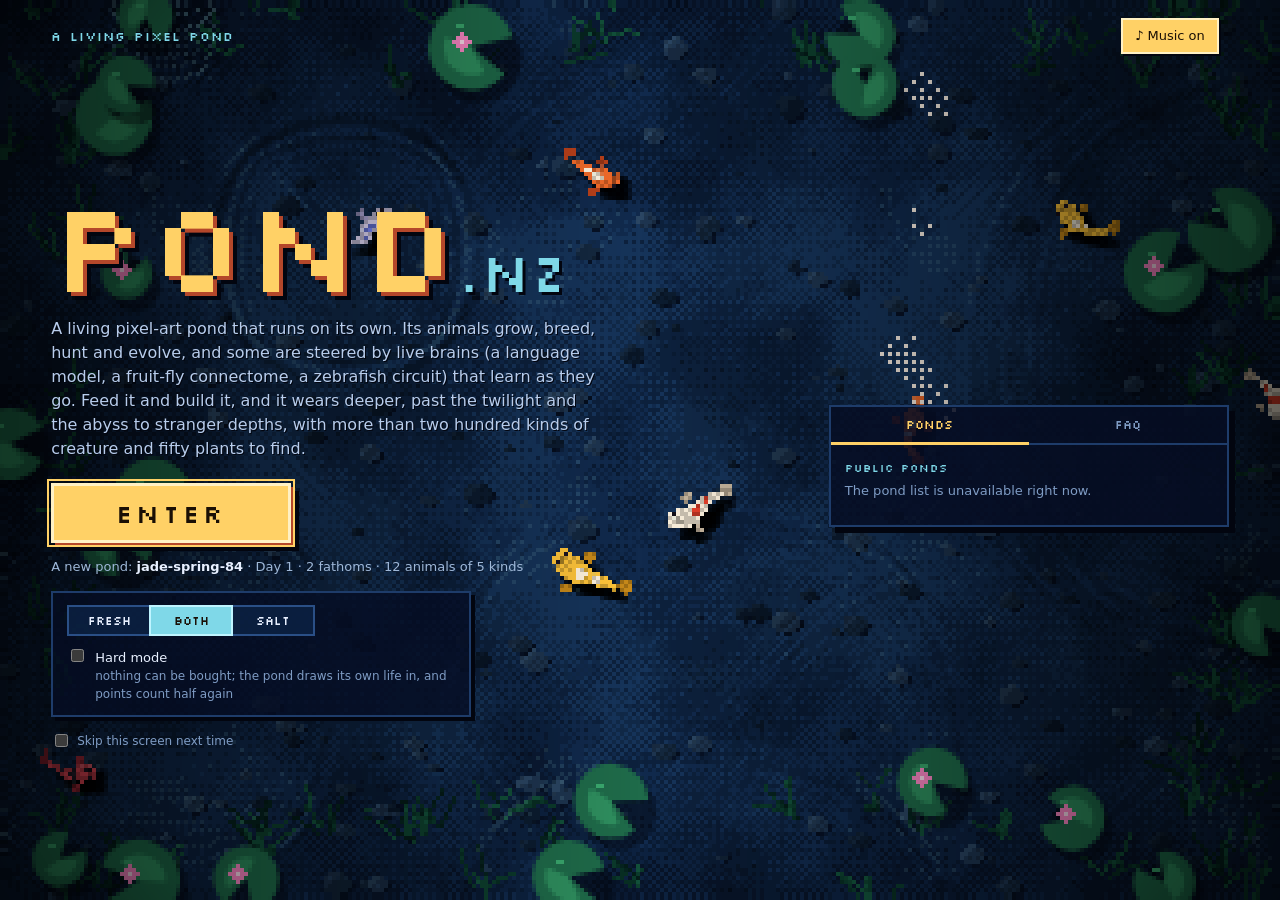
==== index.html @ 5266c95c "Open and leave through the sardistic transit Include sardistic.com's transit.js early in <head>: a l" ====
<!doctype html>
<html lang="en">
<head>
  <meta charset="utf-8">
  <script src="https://sardistic.com/wp-content/sardize/transit.js?v=2"></script>
  <meta name="viewport" content="width=device-width, initial-scale=1, viewport-fit=cover">
  <title>pond.nz · a living pixel-art aquarium</title>
  <meta name="description" content="A free virtual aquarium in your browser: a living pixel-art pond where procedural koi, frogs, octopus and new fish species hunt, breed and migrate.">
  <link rel="canonical" href="https://pond.nz/">
  <meta name="robots" content="index, follow, max-image-preview:large">
  <meta name="author" content="sardistic">
  <meta name="theme-color" content="#0e3a46">
  <meta name="color-scheme" content="dark">
  <script defer src="https://analytics.sardistic.com/script.js"
    data-website-id="7340f4ed-cbc6-41a2-a3e7-05bfcb80c258" data-domains="pond.nz,www.pond.nz"
    data-exclude-search="true" data-exclude-hash="true"></script>

  <meta property="og:type" content="website">
  <meta property="og:site_name" content="pond.nz">
  <meta property="og:title" content="pond.nz · a living pixel-art aquarium">
  <meta property="og:description" content="Procedurally animated koi, frogs, octopus and newly invented fish that grow, breed, hunt and migrate. Feed them, follow them, share your pond.">
  <meta property="og:url" content="https://pond.nz/">
  <meta property="og:image" content="https://pond.nz/og.png">
  <meta property="og:image:width" content="1200">
  <meta property="og:image:height" content="630">
  <meta property="og:image:alt" content="A top-down pixel-art pond with koi, lily pads, a turtle and schooling fish">
  <meta name="twitter:card" content="summary_large_image">
  <meta name="twitter:title" content="pond.nz · a living pixel-art aquarium">
  <meta name="twitter:description" content="Procedurally animated koi, frogs, octopus and newly invented fish that grow, breed, hunt and migrate.">
  <meta name="twitter:image" content="https://pond.nz/og.png">
  <meta name="twitter:image:alt" content="A top-down pixel-art pond with koi, lily pads, a turtle and schooling fish">

  <link rel="icon" href="favicon.ico" sizes="16x16 32x32 48x48">
  <link rel="icon" type="image/png" sizes="192x192" href="icon-192.png">
  <link rel="apple-touch-icon" href="apple-touch-icon.png">
  <link rel="manifest" href="manifest.webmanifest">

  <link rel="preconnect" href="https://fonts.googleapis.com">
  <link rel="preconnect" href="https://fonts.gstatic.com" crossorigin>
  <link href="https://fonts.googleapis.com/css2?family=Silkscreen&display=swap" rel="stylesheet">
  <link rel="stylesheet" href="style.css?v=63">
  <style id="entry-css">
    /* The entry screen: painted before any script loads (inline, so nothing waits on style.css). It is opaque:
       the pond stays hidden until you enter. js/entry-water.js draws the moving water on #entry-bg (in a worker). */
    #entry { position: fixed; inset: 0; z-index: 100; overflow: auto; color: #cfe2ff; background: #000;
      font: 14px/1.5 system-ui, -apple-system, 'Segoe UI', sans-serif; transition: opacity .6s ease;
      display: grid; grid-template: "top top" auto "hero panel" 1fr / minmax(0, 1fr) minmax(300px, 400px); gap: 0 32px; padding: 16px clamp(16px, 4vw, 56px) 24px; }
    #entry.gone { opacity: 0; pointer-events: none; }
    /* If no controller ever runs (blocked or broken), never leave the screen over the pond. */
    #entry:not(.live) { animation: entry-fallback .6s 45s forwards; }
    @keyframes entry-fallback { to { opacity: 0; visibility: hidden; pointer-events: none; } }
    #entry-bg { position: fixed; inset: 0; width: 100%; height: 100%; image-rendering: pixelated; z-index: 0;
      background: radial-gradient(90% 70% at 30% 40%, #0d2347 0%, #081433 55%, #000 100%); }
    #entry .veil { position: fixed; inset: 0; z-index: 0; pointer-events: none;
      background: linear-gradient(90deg, rgba(0,0,0,.6) 0%, rgba(0,0,0,0) 50%, rgba(0,0,0,.6) 100%), radial-gradient(130% 100% at 50% 50%, transparent 55%, rgba(0,0,0,.85) 100%); }
    #entry > .top, #entry > .hero, #entry > .panel { position: relative; z-index: 1; }
    #entry .top { grid-area: top; display: flex; align-items: center; justify-content: space-between; gap: 12px; min-height: 40px; flex-wrap: wrap; }
    #entry .brand { font: 400 13px 'Silkscreen', ui-monospace, monospace; color: #7fd8e8; letter-spacing: 1px; }
    #entry .account { display: flex; align-items: center; gap: 8px; font-size: 13px; color: #9fb8d8; flex-wrap: wrap; }
    #entry .account b { color: #ffe9a8; font-weight: 600; }
    #entry button { font: inherit; color: #e8f0ff; background: rgba(13,35,71,.75); border: 2px solid #2a4f86; padding: 6px 12px; cursor: pointer;
      box-shadow: 2px 2px 0 #02050f; display: inline-flex; align-items: center; gap: 6px; }
    #entry button:hover { border-color: #7fd8e8; }
    #entry button:focus-visible, #entry a:focus-visible, #entry summary:focus-visible, #entry input:focus-visible { outline: 2px solid #ffd166; outline-offset: 2px; }
    #entry .discord { background: #3b4bb8; border-color: #6f7ff0; }
    #entry .hero { grid-area: hero; align-self: center; display: grid; justify-items: start; gap: 14px; padding: 24px 0; max-width: 620px; }
    #entry h1 { margin: 0; display: flex; align-items: baseline; font: 400 clamp(56px, 11vw, 128px)/.95 'Silkscreen', ui-monospace, monospace; letter-spacing: 2px; }
    #entry h1 span:first-child { color: #ffd166; text-shadow: 4px 4px 0 #b4472a, 8px 8px 0 #02050f; }
    #entry h1 span:last-child { color: #7fd8e8; font-size: .42em; letter-spacing: 3px; text-shadow: 3px 3px 0 #02050f; }
    #entry .tag { margin: 0; max-width: 34em; font-size: 16px; color: #b8cdec; text-shadow: 1px 1px 0 #02050f; }
    #entry .enter { position: relative; overflow: hidden; min-width: 240px; min-height: 60px; justify-content: center; margin-top: 8px;
      font: 400 26px 'Silkscreen', ui-monospace, monospace; letter-spacing: 4px; color: #1a0f05; background: #ffd166; border: 3px solid #fff1c4; box-shadow: 4px 4px 0 #b4472a, 8px 8px 0 #02050f; }
    #entry .enter:hover:not(:disabled) { background: #ffe08a; border-color: #fff; }
    #entry .enter:disabled { cursor: progress; color: #b8cdec; background: #0d2347; border-color: #2a4f86; box-shadow: 4px 4px 0 #02050f; font-size: 15px; letter-spacing: 2px; }
    #entry .enter i { position: absolute; inset: 0; background: linear-gradient(90deg, #1b4f7d, #2a7097); transform-origin: 0 50%; transform: scaleX(.04); transition: transform .35s ease; }
    #entry .enter:not(:disabled) i { display: none; }
    #entry .enter span { position: relative; }
    #entry .status { min-height: 1.5em; font-size: 13px; color: #7f9cc4; }
    #entry.ready .status { display: none; }
    #entry .pondline { font-size: 13px; color: #9fb8d8; }
    #entry .pondline b { color: #e8f0ff; font-weight: 600; }
    #entry .another { padding: 2px 0; border: 0; background: none; box-shadow: none; color: #7fd8e8; text-decoration: underline; font-size: 13px; }
    #entry .choose { display: grid; gap: 10px; justify-items: inherit; padding: 12px 14px; background: rgba(6,14,36,.78); border: 2px solid #1e3c6a; box-shadow: 4px 4px 0 #02050f; max-width: 420px; }
    #entry .choose[hidden] { display: none; }
    #entry .waters { display: flex; }
    #entry .waters button { min-width: 84px; justify-content: center; box-shadow: none; font: 400 12px 'Silkscreen', ui-monospace, monospace; }
    #entry .waters button + button { margin-left: -2px; }
    #entry .waters button[aria-pressed="true"] { color: #1a0f05; background: #7fd8e8; border-color: #bff4ff; position: relative; }
    #entry .hard { display: grid; grid-template-columns: auto 1fr; gap: 0 8px; align-items: baseline; text-align: left; color: #e8f0ff; font-size: 13px; }
    #entry .hard span { grid-column: 2; color: #7f9cc4; font-size: 12px; }
    #entry .create { justify-self: inherit; color: #1a0f05; background: #7fd8e8; border-color: #bff4ff; font: 400 13px 'Silkscreen', ui-monospace, monospace; }
    #entry .topright { display: flex; align-items: center; gap: 10px; flex-wrap: wrap; justify-content: flex-end; }
    #entry .sound { font-size: 13px; }
    #entry .sound[aria-pressed="true"] { color: #1a0f05; background: #ffd166; border-color: #fff1c4; }
    #entry .brains-open { margin-top: 6px; color: #1a0f05; background: #c0a8ff; border-color: #e0d4ff; font-size: 13px; }
    #entry details b { color: #e8f0ff; }
    #entry .brains { position: fixed; inset: 0; z-index: 3; display: grid; place-items: center; padding: 16px; background: rgba(2,4,12,.78); }
    #entry .brains[hidden] { display: none; }
    #entry .brains-card { width: min(900px, 100%); max-height: calc(100vh - 32px); overflow: auto; padding: 16px 18px 18px; background: #060e24; border: 2px solid #2a4f86; box-shadow: 6px 6px 0 #02050f; }
    #entry .brains-card header { display: flex; justify-content: space-between; align-items: center; gap: 12px; }
    #entry .brains-card h2 { margin: 0; font-size: 14px; color: #ffd166; }
    #entry .brains-loop { display: block; width: 100%; height: auto; margin: 12px 0; }
    #entry .brains-grid { display: grid; grid-template-columns: repeat(auto-fit, minmax(240px, 1fr)); gap: 12px; }
    #entry .brains-grid section { padding: 10px 12px; background: rgba(13,35,71,.55); border: 1px solid #1e3c6a; }
    #entry .brains-grid h3 { margin: 0 0 4px; font: 400 12px 'Silkscreen', ui-monospace, monospace; color: #7fd8e8; }
    #entry .brains-grid p { margin: 0; font-size: 13px; line-height: 1.5; color: #b8cdec; }
    #entry .skip { font-size: 12px; color: #7f9cc4; display: inline-flex; gap: 6px; align-items: center; }
    #entry .panel { grid-area: panel; align-self: center; display: grid; grid-template-rows: auto minmax(0, 1fr); max-height: min(560px, calc(100vh - 100px));
      background: rgba(6,14,36,.85); border: 2px solid #1e3c6a; box-shadow: 6px 6px 0 #02050f; }
    #entry .tabs { display: flex; border-bottom: 2px solid #1e3c6a; }
    #entry .tabs button { flex: 1; justify-content: center; border: 0; box-shadow: none; background: transparent; padding: 10px 6px; color: #7f9cc4;
      font: 400 12px 'Silkscreen', ui-monospace, monospace; border-bottom: 3px solid transparent; margin-bottom: -2px; }
    #entry .tabs button[aria-selected="true"] { color: #ffd166; border-bottom-color: #ffd166; }
    #entry [role="tabpanel"] { overflow: auto; padding: 12px 14px; }
    #entry h2 { margin: 4px 0 6px; font: 400 11px 'Silkscreen', ui-monospace, monospace; color: #7fd8e8; letter-spacing: 1px; }
    #entry .list { list-style: none; margin: 0 0 12px; padding: 0; display: grid; gap: 2px; }
    #entry .list a { display: grid; grid-template-columns: auto minmax(0, 1fr) auto; gap: 0 10px; align-items: baseline; padding: 6px 8px; color: inherit; text-decoration: none; border: 1px solid transparent; }
    #entry .list a:hover { background: rgba(27,79,125,.35); border-color: #2a4f86; }
    #entry .list .rk { font: 400 12px 'Silkscreen', ui-monospace, monospace; color: #7f9cc4; min-width: 2ch; text-align: right; }
    #entry .ranked li:nth-child(1) .rk { color: #ffd166; } #entry .ranked li:nth-child(2) .rk { color: #dfe8f5; } #entry .ranked li:nth-child(3) .rk { color: #e0a070; }
    #entry .list .nm { overflow: hidden; text-overflow: ellipsis; white-space: nowrap; color: #e8f0ff; }
    #entry .list .sc { font-variant-numeric: tabular-nums; color: #ffe9a8; white-space: nowrap; }
    #entry .list .meta { grid-column: 2 / -1; font-size: 12px; color: #7f9cc4; overflow: hidden; text-overflow: ellipsis; white-space: nowrap; }
    #entry .empty { color: #7f9cc4; font-size: 13px; margin: 4px 0 12px; }
    #entry .sorts { display: flex; gap: 4px; margin: 0 0 8px; }
    #entry .sorts button { padding: 3px 8px; font: 400 10px 'Silkscreen', ui-monospace, monospace; color: #7f9cc4; box-shadow: none; }
    #entry .sorts button[aria-pressed="true"] { color: #1a0f05; background: #7fd8e8; border-color: #bff4ff; }
    #entry .list li { position: relative; overflow: hidden; }
    #entry .list .row-bg { position: absolute; inset: 0; width: 100%; height: 100%; image-rendering: pixelated; z-index: 0; pointer-events: none; }
    #entry .list a { position: relative; z-index: 1; background: linear-gradient(90deg, rgba(4,10,24,.62) 0%, rgba(4,10,24,.12) 60%, rgba(4,10,24,.42) 100%); text-shadow: 1px 1px 0 #02050f, 0 0 4px #02050f; }
    #entry .list a:hover { background: linear-gradient(90deg, rgba(27,79,125,.7) 0%, rgba(27,79,125,.25) 55%, rgba(27,79,125,.5) 100%); }
    #entry details { border-bottom: 1px solid #1e3c6a; padding: 8px 0; }
    #entry summary { cursor: pointer; color: #e8f0ff; list-style: none; }
    #entry summary::-webkit-details-marker { display: none; }
    #entry summary::before { content: '+ '; color: #ffd166; font-family: 'Silkscreen', ui-monospace, monospace; }
    #entry details[open] summary::before { content: '- '; }
    #entry details p { margin: 6px 0 2px; color: #b8cdec; font-size: 13px; }
    @media (max-width: 820px) {
      #entry { grid-template: "top" auto "hero" auto "panel" auto / minmax(0, 1fr); gap: 0; }
      #entry .hero { justify-items: center; text-align: center; padding: 20px 0 28px; }
      #entry .panel { max-height: none; }
      #entry .veil { background: radial-gradient(130% 100% at 50% 35%, rgba(5,10,26,.25) 30%, rgba(2,4,12,.8) 100%); }
    }
    @media (prefers-reduced-motion: reduce) { #entry, #entry * { transition: none !important; } }
  </style>

  <script type="application/ld+json">
  {
    "@context": "https://schema.org",
    "@type": "WebApplication",
    "name": "pond.nz",
    "alternateName": "Procedural Pond",
    "url": "https://pond.nz/",
    "description": "A living pixel-art pond of procedurally animated animals. Koi, frogs, octopus, ducks and procedurally invented fish species grow, breed, hunt and migrate in a self-running ecosystem with a day/night cycle and weather.",
    "applicationCategory": "EntertainmentApplication",
    "genre": "Simulation",
    "operatingSystem": "Any (runs in a web browser)",
    "browserRequirements": "Requires JavaScript and HTML5 canvas",
    "isAccessibleForFree": true,
    "offers": { "@type": "Offer", "price": "0", "priceCurrency": "USD" },
    "image": "https://pond.nz/og.png",
    "screenshot": "https://pond.nz/og.png",
    "inLanguage": "en",
    "author": { "@type": "Person", "name": "sardistic", "url": "https://sardistic.com/" },
    "sameAs": ["https://github.com/sardistic/Procedural-Pond"]
  }
  </script>
  <script type="application/ld+json">
  {
    "@context": "https://schema.org",
    "@type": "WebSite",
    "name": "pond.nz",
    "alternateName": "Procedural Pond",
    "url": "https://pond.nz/",
    "inLanguage": "en"
  }
  </script>
</head>
<body>
  <div id="entry" role="dialog" aria-modal="true" aria-labelledby="entry-title" aria-describedby="entry-tag">
    <canvas id="entry-bg" aria-hidden="true"></canvas>
    <div class="veil" aria-hidden="true"></div>
    <header class="top">
      <span class="brand">a living pixel pond</span>
      <div class="topright">
        <button type="button" id="entry-sound" class="sound" aria-pressed="false" title="Play the pond's music quietly while you're here">♪ Music off</button>
        <div id="entry-account" class="account"></div>
      </div>
    </header>
    <div class="hero">
      <h1 id="entry-title" aria-label="pond.nz"><span>pond</span><span>.nz</span></h1>
      <p id="entry-tag" class="tag">A living pixel-art pond that runs on its own. Its animals grow, breed, hunt and evolve, and some are steered by live brains (a language model, a fruit-fly connectome, a zebrafish circuit) that learn as they go. Feed it and build it, and it wears deeper, past the twilight and the abyss to stranger depths, with more than two hundred kinds of creature and fifty plants to find.</p>
      <button id="entry-enter" class="enter" type="button" disabled><i id="entry-bar"></i><span id="entry-label">Loading</span></button>
      <div id="entry-status" class="status" role="status" aria-live="polite">Drawing water…</div>
      <div id="entry-pond" class="pondline"></div>
      <button id="entry-another" class="another" type="button" aria-expanded="false" aria-controls="entry-choose" hidden>or start a new pond</button>
      <div id="entry-choose" class="choose" hidden>
        <div class="waters" role="group" aria-label="Water">
          <button type="button" data-water="fresh" aria-pressed="false" title="Fresh water: koi, frogs, ducks, lily pads">Fresh</button>
          <button type="button" data-water="mixed" aria-pressed="false" title="Fresh and salt water together: everything">Both</button>
          <button type="button" data-water="salt" aria-pressed="false" title="Salt water: reef fish, corals, starfish, octopus">Salt</button>
        </div>
        <label class="hard"><input id="entry-hard" type="checkbox"> Hard mode <span>nothing can be bought; the pond draws its own life in, and points count half again</span></label>
        <button id="entry-create" class="create" type="button" hidden>Create new pond</button>
      </div>
      <label class="skip"><input id="entry-skip" type="checkbox"> Skip this screen next time</label>
    </div>
    <section class="panel" aria-label="Ponds and questions">
      <div class="tabs" role="tablist">
        <button type="button" role="tab" id="et-ponds" aria-selected="true" aria-controls="ep-ponds">Ponds</button>
        <button type="button" role="tab" id="et-faq" aria-selected="false" aria-controls="ep-faq" tabindex="-1">FAQ</button>
      </div>
      <div id="ep-ponds" role="tabpanel" aria-labelledby="et-ponds"><p class="empty">Looking for ponds…</p></div>
      <div id="ep-faq" role="tabpanel" aria-labelledby="et-faq" hidden>
        <details><summary>What is this?</summary><p>A pixel-art pond that runs in your browser. Every animal has its own genes, life and temper: they grow, hunt, breed, fight and change on their own.</p></details>
        <details><summary>How do I play?</summary><p>Feed what arrives, plant and build, and spend the essence and pearls your pond earns on its animals and its world. Click any animal to see its life, genes and family. The pond deepens as it lives, and deeper water brings stranger things.</p></details>
        <details><summary>Do I need an account?</summary><p>No. Your pond saves in this browser and gets its own link. Signing in with Discord keeps your ponds in an account, so you can carry on from any browser.</p></details>
        <details><summary>Can other people see my pond?</summary><p>Anyone with its link can look around, but only you can change it. Once it has 50 points it is listed on the leaderboard, unless you untick "Show my pond on the leaderboard" in its score panel.</p></details>
        <details><summary>How do high scores work?</summary><p>Ponds earn points as things happen in them: rare animals, new generations, animals growing well. High scores ranks listed ponds by points; the in-game leaderboard ranks them by depth first.</p></details>
        <details><summary>What are awakened minds?</summary>
          <p>Any animal can be awakened, up to five per pond. A brain then steers it instead of its instincts. Several times a second the game turns what the animal senses into numbers: food and prey around it, danger, its own kind, its hunger, its rival, and what it has learned about each species. It sends those to the brain it was given, and the game carries out the answer. The animal swims, hunts, flees or fights by the pond's own rules, so a brain can only choose among real options.</p>
          <p><b>Jev</b> is a language model. Every half minute or so it reads a short description of the encounter, with each option and its learned worth and risk, and picks a goal. <b>Fly Brain</b> runs the whole FlyWire fruit-fly connectome (about 139,000 neurons and 54 million synapses) as a spiking network. The senses become signals into its taste, smell and touch neurons, and the firing of its descending neurons (walk, turn, feed, escape) becomes the movement. <b>Fish Brain</b> runs a measured circuit from a larval zebrafish hindbrain with modelled dynamics. Prey and danger in sixteen directions drive its turning and forward populations about five times a second; it is not a whole fish brain. <b>Jev + Fish</b> lets Jev choose the goal and Fish Brain do the steering.</p>
          <p>On top of each brain sits a learning layer. Food, kills, won and lost fights, and close calls reward or punish whatever it was paying attention to, and that slowly changes how strongly it senses each thing. It also remembers which species were worth chasing and which hurt. Traits and the eldritch mark give it a drive to pick fights. The networks themselves aren't retrained: what changes is how the animal weighs the world.</p>
          <button type="button" id="entry-brains-open" class="brains-open">How the brains work, in a diagram</button>
        </details>
        <details><summary>Does it keep going while I'm away?</summary><p>The pond rests while it is closed and carries on when you come back. A hatchery's auto-feeder keeps working for up to 8 hours.</p></details>
      </div>
    </section>
    <div id="entry-brains" class="brains" role="dialog" aria-modal="true" aria-labelledby="entry-brains-title" hidden>
      <div class="brains-card">
        <header><h2 id="entry-brains-title">How an awakened mind works</h2><button type="button" id="entry-brains-close" aria-label="Close">×</button></header>
        <svg class="brains-loop" viewBox="0 0 640 230" role="img" aria-label="The loop: the pond's senses go to a brain, its answer becomes a choice or a movement, the game carries it out, and what happens feeds the learning layer, which reweighs the senses.">
          <defs><marker id="bh" viewBox="0 0 10 10" refX="9" refY="5" markerWidth="7" markerHeight="7" orient="auto"><path d="M0 0 L10 5 L0 10 z" fill="#7fd8e8"/></marker></defs>
          <g font-family="system-ui, sans-serif" font-size="12" fill="#e8f0ff" text-anchor="middle">
            <rect x="8" y="20" width="132" height="76" fill="#0d2347" stroke="#2a4f86" stroke-width="2"/><text x="74" y="44" fill="#7fd8e8" font-weight="700">Senses</text><text x="74" y="62">food, prey, danger</text><text x="74" y="78">kin, rival, hunger</text>
            <rect x="196" y="8" width="160" height="100" fill="#1a1040" stroke="#8a6aff" stroke-width="2"/><text x="276" y="30" fill="#c0a8ff" font-weight="700">The brain</text><text x="276" y="50">Jev: picks a goal</text><text x="276" y="68">Fly: spiking connectome</text><text x="276" y="86">Fish: hindbrain circuit</text>
            <rect x="412" y="20" width="132" height="76" fill="#0d2347" stroke="#2a4f86" stroke-width="2"/><text x="478" y="44" fill="#7fd8e8" font-weight="700">The answer</text><text x="478" y="62">a goal, or turn</text><text x="478" y="78">and thrust</text>
            <rect x="412" y="140" width="132" height="76" fill="#0d2347" stroke="#2a4f86" stroke-width="2"/><text x="478" y="164" fill="#7fd8e8" font-weight="700">The pond acts</text><text x="478" y="182">swim, hunt, flee,</text><text x="478" y="198">fight, eat, by its rules</text>
            <rect x="196" y="140" width="160" height="76" fill="#2a1a08" stroke="#ffd166" stroke-width="2"/><text x="276" y="164" fill="#ffd166" font-weight="700">Learning layer</text><text x="276" y="182">rewards and lessons</text><text x="276" y="198">reweigh the senses</text>
            <rect x="8" y="140" width="132" height="76" fill="#0d2347" stroke="#2a4f86" stroke-width="2"/><text x="74" y="164" fill="#7fd8e8" font-weight="700">What happened</text><text x="74" y="182">fed, kill, won, lost,</text><text x="74" y="198">a close call</text>
          </g>
          <g stroke="#7fd8e8" stroke-width="2" fill="none" marker-end="url(#bh)">
            <path d="M140 58 H192"/><path d="M356 58 H408"/><path d="M478 96 V136"/><path d="M412 178 H360"/><path d="M196 178 H144"/><path d="M74 140 V100" stroke="#ffd166"/>
          </g>
        </svg>
        <div class="brains-grid">
          <section><h3>Jev</h3><p>A language model. About every 30 seconds per animal it reads the encounter: the animal, its hunger, what's near and how big, and for each species what it has learned it's worth, what it costs and how often it has tried. It picks one of the options the pond allows: forage, hunt, stalk, hunt as a pack, fight, shelter, flee, explore, rest. The server checks the choice against that list before the animal acts on it.</p></section>
          <section><h3>Fly Brain</h3><p>The FlyWire adult fruit-fly connectome, every mapped neuron (about 139,000) and their 54 million synapses, run as a leaky integrate-and-fire network on a compiled spike engine. The animal's senses set the firing of its sensory neurons: sugar for food, bitter, odour, touch and danger. After 50 ms of simulated time, the firing rates of its descending neurons (forward, turning left and right, feeding, escape, reverse, grooming) become the move. About every two seconds per animal.</p></section>
          <section><h3>Fish Brain</h3><p>Fish1: a circuit measured from a larval zebrafish hindbrain, with modelled neuron dynamics. Prey, danger and kin in sixteen directions around the animal feed its input layer; populations called Class I and II pass that on to turning and forward-swimming outputs, with startle and feeding reflexes. Left turn, right turn and thrust come back about five times a second. It is one circuit, not a whole fish brain.</p></section>
          <section><h3>The learning layer</h3><p>Every brain gets six sensed channels through gains that start at 1. For four seconds after each sense, a trace remembers what the animal was approaching. A meal (+0.25), a kill (+0.6), a won fight (+0.4), a lost one (−0.5) or a close call with danger (−0.2) strengthens or weakens those gains, within ×0.5 to ×2. Alongside, it keeps a worth and risk for each kind of prey (bigger prey feeds more but may fight back) and a feeling about each species, and climbs from forager to pack hunter as it gains experience. All of this is saved with the pond.</p></section>
        </div>
      </div>
    </div>
  </div>
  <script src="js/platform.js?v=2"></script>
  <script src="js/entry-water.js?v=1"></script>
  <script src="js/entry.js?v=10"></script>
  <canvas id="pond" aria-label="A living pixel-art pond of procedurally animated animals"></canvas>
  <div class="vignette" aria-hidden="true"></div>
  <noscript>
    <p class="noscript">pond.nz is a living pixel-art aquarium that runs in your browser. Please enable JavaScript to watch it.</p>
  </noscript>

  <aside id="hud">
    <header>
      <h1>pond.nz</h1>
      <button type="button" id="collapse" class="icon" aria-label="Close menu" title="Close menu (H)">×</button>
    </header>
    <p class="hint" id="hint">click to look · drag animals · scroll to zoom</p>
    <p class="seed">pond <b id="seed-name"></b> · <span id="save-status">saving…</span></p>
    <div class="seg" role="group" aria-label="Habitat">
      <button type="button" data-hab="fresh" title="Freshwater: koi, frogs, ducks, lily pads">Fresh</button>
      <button type="button" data-hab="mixed" title="Everything together">Both</button>
      <button type="button" data-hab="salt" title="Saltwater: reef fish, corals, starfish, octopus">Salt</button>
    </div>
    <label class="check hard-check" title="Hard mode&#10;For this pond: animals can't be bought or summoned, only drawn in by the habitat you build and plant (and lures). Fewer come and fewer breed, it starts with fewer, and time runs slower. Points count half again. New ponds start the way you leave this."><input type="checkbox" id="opt-hard"> Hard mode: no spawning</label>

    <details id="ponds">
      <summary>Your ponds</summary>
      <div id="account" class="account" hidden></div>
      <p class="note ponds-help">Saved here, and at its own link <button type="button" class="help-q" title="Your pond saves itself&#10;It saves itself in this browser and is here when you come back. The address bar holds its address, its name: bookmark it or share it, and it opens this pond as it grows. Friends who open it get their own copy. Sign in with Discord to keep your ponds in your account and carry on from any browser." aria-label="How saving works">?</button></p>
      <ol class="pond-list" id="pond-list"></ol>
      <label class="check" title="Look only\nWhoever opens this pond's link can watch it, but can't take a copy to grow as their own. Your pond stays the only one."><input type="checkbox" id="pond-lock"> Visitors can only look (no copies)</label>
      <label class="check" title="Visitors may plant&#10;Visitors to your pond can plant in it (its own plants, for its water). What they plant grows in your pond the next time it's open, and the journal says who planted it."><input type="checkbox" id="pond-visit-plant"> Visitors may plant here</label>
      <label class="check" title="Visitors may give minds&#10;Visitors can choose a brain for one of your animals (Jev, Fly Brain, Fish Brain or both) from its card. It wakes with that mind the next time your pond is open, up to five minds as always."><input type="checkbox" id="pond-visit-minds"> Visitors may give animals minds</label>
      <div class="grid2">
        <button type="button" id="reset" title="Start a brand new pond; this one stays saved">New pond</button>
        <button type="button" id="copy-link" title="Copy a link that opens this pond just as it is now">Copy link</button>
      </div>
    </details>


    <details>
      <summary>Scene</summary>
      <div class="fields">
        <label>Floor <select id="opt-floor"></select></label>
        <label>Water <select id="opt-water"></select></label>
        <label>World <select id="opt-world"></select></label>
        <label>Performance <select id="opt-performance" aria-describedby="performance-readout"><option value="quality">Your settings</option><option value="60fps">60 FPS target</option></select></label>
        <label>Text <select id="opt-font" title="Try the readable beta font, or switch back to the pixel font"><option value="readable">Readable (beta)</option><option value="pixel">Pixel (classic)</option></select></label>
        <label title="Music level&#10;How loud the music is when it's on (the Music button, or N)">Music <input type="range" id="opt-music" min="0" max="100" step="5"><output></output></label>
      </div>
      <p class="note" id="performance-readout" hidden title="Targets 60 FPS using GPU Classic water, softer light pools, fewer background details and no volumetrics or close-up detail. The ecosystem keeps its normal speed. Actual FPS depends on your device and pond. Switching back restores your visual settings."><span id="performance-fps">60 FPS target · measuring…</span><br>Classic water · lighter lighting and detail</p>
      <div class="grid3">
        <button type="button" data-toggle="caustics">Caustics</button>
        <button type="button" data-toggle="shadows">Shadows</button>
        <button type="button" data-toggle="outlines">Outlines</button>
        <button type="button" data-toggle="life" title="Hunger, growth, breeding, predators and migration">Life</button>
        <button type="button" data-toggle="weather" title="Rain showers and wind gusts">Weather</button>
        <button type="button" data-toggle="fine" title="Close-up detail&#10;A finer pixel layer from 12×, finer again from 20×: sand, light, scales, fins and plants. Turn it off for the original pixels.">Detail</button>
        <button type="button" id="opt-renderer" title="Renderer&#10;CPU: the processor composes the pond. GPU: the graphics card composes Classic and Seascape water. 3D water, bones and close-up detail use the CPU.">Renderer: CPU</button>
        <button type="button" id="opt-volumetrics" title="Volumetrics&#10;The mist and haze over the pond as a real volume, raymarched on the graphics card: mist lying on the water (thickest at dawn and in fog) and billowing up where waves break round beaches and islands, lit and shadowed by the sun through itself, glowing round the pond's lights">Volumetrics: Off</button>
        <button type="button" id="opt-waves" title="Waves&#10;Classic: the original pixel water. 3D: a moving water mesh that responds to wind, rain, surf and depth. Seascape: the sea surface raymarched on the GPU and pixelated (after Seascape by Alexander Alekseev, CC BY-NC-SA 3.0).">Waves: Classic</button>
        <button type="button" data-toggle="bars" title="Health bars&#10;Health (green to red) and fullness (amber) over every animal; a pip for each tenth it has grown on feeding.">Health bars</button>
        <button type="button" data-toggle="neighbours" title="Neighbours&#10;The ponds either side of yours along the beach, drawn past each end of it (and you can drag on into them). They appear by themselves once the pond is deep enough (past the tide pools); turning this on or off yourself holds from then on. Off: just your pond; the arrows by its name still walk you over.">Neighbours</button>
      </div>
    </details>

    <details class="about">
      <summary>About</summary>
      <h2>A living pixel-art pond</h2>
      <p>Watch a self-running pond, feed its animals, and shape the habitat around them.</p>
      <ul>
        <li>Life grows, hunts, breeds, and passes genes through generations.</li>
        <li>Build reefs and islands, then watch tides, weather, and time reshape them.</li>
        <li>Explore the deep to find new species and earn pearls and essence.</li>
      </ul>
      <p>Your pond saves itself. Open the Guide for species, controls, and the deeper systems.</p>
      <p>Made by <a href="https://sardistic.com/">sardistic</a>, inspired by <a href="https://github.com/argonautcode/animal-proc-anim" target="_blank" rel="noopener">argonautcode's animation sketch</a>. <a href="https://github.com/sardistic/Procedural-Pond">Source on GitHub</a>.</p>
    </details>

    <div class="grid3 foot">
      <button type="button" id="bones" aria-pressed="false" title="Show the spine chains and leg IK (B)">Bones</button>
      <button type="button" id="pause" aria-pressed="false" title="Pause (Space)">Pause</button>
      <button type="button" id="snapshot" title="Save a PNG of the pond">Photo</button>
      <button type="button" id="tour" aria-pressed="false" title="Let the camera wander between animals (T)">Tour</button>
      <button type="button" id="sound" aria-pressed="false" title="Generative soundscape (M)">Sound</button>
      <button type="button" id="music" aria-pressed="false" title="Music (N)&#10;Off until you turn it on. Quiet phrases of two pieces, cued by what happens in the pond, with long rests between. Set its level in Scene">Music</button>
      <button type="button" id="share" title="Copy a link to this pond as it is now">Share</button>
      <button type="button" id="open-depths" title="The depths and the evolution tree">Depths</button>
      <button type="button" id="open-hatchery" title="The hatchery (build one first)">Hatchery</button>
      <button type="button" id="open-guide" class="span3" title="Everything in the game, in one place (G)">Guide</button>
    </div>
    <p class="pond-support"><a href="https://ko-fi.com/pondnz" target="_blank" rel="noopener noreferrer" data-umami-event="support-pond">Support Pond on Ko-fi ↗</a><br><span>Help keep the pond growing.</span></p>
    <p class="keys">Drag to pan · scroll to zoom · G for the guide · H for this menu</p>
  </aside>
  <div id="signin-nudge" class="signin-nudge" hidden role="dialog" aria-label="Sign in">
    <b>Keep this pond safe</b>
    <p>Sign in with Discord to keep your ponds in your account, carry on from any browser, and put your name on the leaderboard if you like.</p>
    <div class="grid2"><button type="button" id="nudge-signin" class="discord">Sign in with Discord</button><button type="button" id="nudge-later">Not now</button></div>
  </div>
  <nav id="rail" class="rail" aria-label="The menu and the animals">
    <div class="dock-bar">
      <button type="button" id="census-btn" class="census-btn" aria-expanded="false" aria-controls="census" aria-label="Animals" title="Animals (C)&#10;Species, individuals, spawning and Paragons">
        <b id="census-count">0</b><span class="animals-label">Animals</span>
      </button>
      <div id="animals" class="animals" role="group" aria-label="The animals: add more, or read about them"></div>
      <button type="button" id="hatch-btn" class="hatch-dock" hidden aria-label="Hatchery"><span class="egg" aria-hidden="true"></span></button>
    </div>
    <button type="button" id="rail-guide" class="rail-btn ask" aria-expanded="false" aria-controls="guide" aria-label="Guide" title="Guide (G)&#10;Everything in the game: every animal, plant, build, trait, event and control">?</button>
  </nav>
  <section id="census" class="pop census" hidden aria-label="Animals in the pond">
    <header class="pop-head">
      <b>Animals</b>
      <button type="button" id="census-close" class="icon" aria-label="Close animals">×</button>
    </header>
    <p class="note" id="census-summary"></p>
    <input type="search" id="animals-search" placeholder="Find a species or animal…" aria-label="Find a species or animal" autocomplete="off" spellcheck="false">
    <details class="animals-balance"><summary>Pond balance</summary><p class="note" id="census-stats"></p></details>
    <ol class="census-rows" id="census-rows"></ol>
    <button type="button" id="clear" class="wide">Clear animals</button>
  </section>
  <section id="actions" class="pop actions" hidden aria-label="All actions">
    <header class="pop-head"><b>Actions</b><button type="button" id="actions-close" class="icon" aria-label="Close actions">×</button></header>
    <p class="note">Choose an action, then click the pond. + pins it below.</p>
    <div id="tools">
      <div class="act-cat" data-cat="food"><button type="button" class="act-head" aria-expanded="true">Food <span class="caret">▾</span></button><div class="act-grid"></div></div>
      <div class="act-cat" data-cat="tools"><button type="button" class="act-head" aria-expanded="true">Tools <span class="caret">▾</span></button><div class="act-grid"></div></div>
      <div class="act-cat" data-cat="plants"><button type="button" class="act-head" aria-expanded="true">Plants &amp; rocks <span class="caret">▾</span></button><div class="act-grid"></div></div>
    </div>
    <div class="act-cat" data-cat="build"><button type="button" class="act-head" aria-expanded="true">Build <span class="caret">▾</span></button>
      <div class="act-body"><p class="note">Place a structure in the pond. Click it for details; use the Net to remove it.</p><div class="act-grid" id="builds"></div></div></div>
  </section>

  <div id="sky" class="sky">
    <button type="button" id="sky-btn" class="sky-btn" aria-expanded="false" aria-controls="sky-panel" aria-label="Time, moon and tide">
      <canvas id="sky-icon" width="16" height="16"></canvas>
    </button>
    <button type="button" id="show-hud" class="rail-btn menu" aria-pressed="false" aria-label="Menu" title="Menu (H)"><span class="menu-line"></span><span class="menu-line"></span><span class="menu-line"></span></button>
    <b id="sky-day" class="sky-day" aria-hidden="true">Day 1</b>
    <section id="sky-panel" class="pop sky-panel" hidden aria-label="Time, moon and tide">
      <div class="sky-head">
        <canvas id="sky-big" width="16" height="16" aria-hidden="true"></canvas>
        <div><b id="sky-time"></b><span id="sky-state"></span></div>
      </div>
      <div class="daybar" aria-hidden="true"><i id="daybar-mark"></i></div>
      <div class="moon-row">
        <canvas id="sky-moon" width="16" height="16" aria-hidden="true"></canvas>
        <div><b id="moon-name"></b><span id="moon-note"></span></div>
      </div>
      <div class="tide-row"><span>Tide</span><div class="tidebar"><i id="tide-fill"></i></div></div>
      <p class="note" id="tide-text"></p>
      <p class="note" id="surf-text"></p>
      <p class="note" id="water-text"></p>
      <p class="note heavens-line" id="heavens-text" hidden></p>
      <div id="sky-artifacts" class="sky-artifacts" hidden></div>
      <button type="button" id="sky-offerings" class="offerings-entry" hidden>Offerings</button>
      <div class="fields">
        <label>Light <select id="opt-light"></select></label>
        <label>Day length <input type="range" id="opt-day" min="60" max="600" step="30"><output></output></label>
        <label>Current <input type="range" id="opt-current" min="0" max="100" step="5"><output></output></label>
        <label>Speed <input type="range" id="opt-speed" min="0.25" max="3" step="0.25"><output></output></label>
      </div>
    </section>
  </div>

  <div id="score" class="score">
    <button type="button" id="nb-west" class="nb-arrow west" hidden aria-label="The pond one way along the beach">◂</button>
    <button type="button" id="score-btn" class="score-btn" aria-expanded="false" aria-controls="score-panel" title="This pond: points, pearls and the leaderboard (P)">
      <b id="bar-name" class="nm"></b><span id="bar-hard" class="hard-tag" hidden title="Hard mode: nothing bought, only lured in · points ×1.5">Hard</span>
      <span class="pts" title="Depth: the pond's deepest point, your score"><i aria-hidden="true">⚓</i><b id="score-points">0</b></span>
      <span class="prl" title="Pearls: for plants, food and structures"><i class="pearl" aria-hidden="true"></i><b id="score-pearls">0</b></span>
      <span class="ess" title="Essence: for new animals and gene boosts"><i class="essence" aria-hidden="true"></i><b id="score-essence">0</b></span>
      <span class="cor" id="bar-cor" hidden title="Corruption: yielded by the marked; buys the eldritch paths, the dark island and corrupted plants"><i class="corrupt" aria-hidden="true"></i><b id="score-corruption">0</b></span>
      <span class="rk" id="bar-rank" title="Place on the leaderboard"></span>
      <span class="caret" aria-hidden="true">▾</span>
    </button>
    <button type="button" id="nb-east" class="nb-arrow east" hidden aria-label="The pond the other way along the beach">▸</button>
    <section id="score-panel" class="pop score-panel" hidden aria-label="Score and leaderboard">
      <header class="pop-head"><b>Score</b><button type="button" id="score-close" class="icon" aria-label="Close score">×</button></header>
      <div class="sp-name">
        <b id="sp-title"></b>
        <button type="button" id="sp-rename" title="Name this pond&#10;Give it a name of your own (up to 24 letters): it shows on the bar, the leaderboard and the beach, and becomes its address (pond.nz/its-name). Hateful or obscene names, web addresses and official-sounding ones aren't allowed.">✎ Name it</button>
      </div>
      <form id="sp-rename-form" class="sp-rename" hidden>
        <input id="sp-title-in" maxlength="24" autocomplete="off" spellcheck="false" aria-label="Pond name">
        <button type="submit">Save</button><button type="button" id="sp-rename-cancel">Cancel</button>
        <p class="note" id="sp-rename-note"></p>
      </form>
      <div class="score-depth"><b id="sp-depth">0</b><span id="sp-zone"></span></div>
      <p class="note" id="sp-parts"></p>
      <div id="sp-story" class="sp-story"></div>
      <div class="score-top">
        <div><b id="sp-points">0</b><span>points</span></div>
        <div><b id="sp-pearls">0</b><span>pearls</span></div>
        <div><b id="sp-essence" class="ess">0</b><span>essence</span></div>
        <div><b id="sp-rank">–</b><span id="sp-rank-note">rank</span></div>
      </div>
      <p class="note" id="sp-mode"></p>
      <p class="note" id="sp-char"></p>
      <p class="note" id="sp-flies"></p>
      <p class="note" id="sp-coast"></p>
      <p class="note" id="sp-invest"></p>
      <button type="button" id="score-timelapse" class="timelapse-entry" title="Timelapse&#10;A picture of the whole pond is kept each pond day, in this browser: play its history back, or save it as a video to share.">▶ Timelapse of this pond</button>
      <button type="button" id="score-offerings" class="offerings-entry" hidden>Offerings</button>
      <p class="note best" id="sp-best"></p>
      <h3>Lately</h3>
      <ol class="earn-list" id="sp-recent"></ol>
      <h3>Along the beach</h3>
      <div class="nb-list" id="sp-neighbours"></div>
      <h3>Leaderboard</h3>
      <ol class="board" id="sp-board"></ol>
      <h3>Rare finds in every pond</h3>
      <ol class="finds" id="sp-finds"></ol>
      <details class="how">
        <summary>How to earn</summary>
        <ul>
          <li>Your score is your pond's depth: its deepest point, in fathoms. It deepens with time, with the tides (salt surf most), with the structures you build and the plants that grow, with evolution (new generations, rare births, discoveries, hatchery broods), and with your points, though those count less and less the more you have.</li>
          <li>Every birth: 1 point. Rare births score by tier: Uncommon 3, Rare 8, Epic 20, Legendary 50, Mythic 150.</li>
          <li>Breed the same rare again and each one is worth 25% more, up to 3×. The first of a kind in your pond adds 20.</li>
          <li>Rare animals arriving on their own: half their tier. A new wild species: 10. A generation record: 5 per generation. Coral spawning: 20. An animal that lives out its life: 1.</li>
          <li>Each dawn: a pearl per species in the pond, plus up to 5 for how comfortable they are, and coins salvaged from a sunken ship.</li>
          <li>Points are your score, and harder water pays more of them: fresh ×1, salt ×1.3, both ×1.6. They're also scaled to the pond's size, so small and big ponds compete fairly. Every point also pays a pearl, for plants, food and structures.</li>
          <li>The deep pays too: each deep-water animal and each deep structure (black smoker, crystal grotto, whale fall, drowned idol) adds essence every dawn.</li>
          <li>Essence buys new animals (the dock) and gene boosts for them. It comes back when you recycle an animal with the Net (more for rarer ones), when an animal lives out its life, and a little each dawn.</li>
          <li>A new pond starts nearly bare: a few seedlings and hardy pioneers (snails, shrimp, crabs, starfish, jellies). Plants grow, seed and eventually die back; as the pond's plant life matures, bigger animals find their way in.</li>
          <li>Grow anything: an animal's card raises its genes (essence); right-click or long-press a plant, or click a structure, for its own traits (pearls, essence, corruption). Build an island on an island to raise it a terrace higher, up to ten; from level 3 it becomes lanterns of life or the whispering stone, which grow as it rises.</li>
          <li>Corruption (the green diamond) comes from marked animals as they live and change. It buys the eldritch paths (in the depths), corrupted plants, the dark island, and eldritch traits on a marked animal's card.</li>
          <li>Popular, high-scoring ponds draw litter along the tide line: click it to clear it (a pearl or more each). Left alone it spoils the water, and a dirty, busy pond risks a blight at dawn (a bloom, or a sickness in a crowded species). Aerators make blights rarer.</li>
          <li>Structures and plants built in deep water let the pond hold more animals, draw deep life up, and in time bring deep species within reach without paying to unlock them. Anything left standing on the floor slowly scours it deeper.</li>
          <li>All ponds share one long beach: the next player's pond lies right past the end of yours. Panning stops at the end; drag again from there and you walk on over it, and once you're more than halfway you're in it (clicking the tab there asks first). You can look around but not touch anything, walk on to the one after, or back home the same way.</li>
          <li>Sinks for everything: the deepest tiers' structures (up to the Sleeper's cradle), trait trees ten levels deep, hunters (a predator's card: jaws, burst and senses for pearls, hunger, maw and tenacity for essence, contagion and devour for corruption), graded spawns (Good to Pristine), and deepening by hand.</li>
          <li>Breeding habitats (spawning gravel, amphibian pool, reef nursery, brood chamber) let their kinds breed and lay more; what stands around one shapes the young, for better (glowing plants, springs, corals) or worse (litter, carrion, the idol). Crowded species fight and sicken; the last few are spared.</li>
          <li>Breed a rare line again and again, or score well with a species, and it earns a super spawn: a Paragon, free, the finest of its line. Mark any animal Keep safe on its card and nothing recycles it.</li>
          <li>Darkness feeds madness and daylight resists it: keep the pond lit and the marked change slowly; keep it in the dark and they change fast (and yield more corruption). A narrator keeps notes on it all, and their voice goes as the pond does.</li>
          <li>Point at almost anything (a button, a tool, a plant or structure in the pond) for a tooltip saying what it does.</li>
          <li>Rare genes are rare: gifts (iridescent, starry, titan …) are rarer than anything before, and curses (ravenous, barren, frail …) pass on too, far oftener if you run the pond fast or shorten its days. Fossils come in grades; a relic holds an artifact to call storms, tides and surf from the sky tracker.</li>
          <li>Animals like certain plants and rocks nearby (hover one to see), calm water, and their own kind of water. Comfortable, well-fed animals age slower and rarely wander off; aggressive water drives them away and keeps newcomers out. Spirulina keeps them fed for longer; brine shrimp brings them into breeding condition.</li>
        </ul>
      </details>
      <label class="check"><input type="checkbox" id="sp-join" checked> Show my pond on the leaderboard</label>
    </section>
  </div>

  <div id="banner" class="banner" hidden aria-live="polite"></div>
  <div id="narrator" class="narrator" hidden aria-live="polite"></div>
  <div id="inspect" class="inspect" hidden>
    <b class="nm"></b>
    <span class="sp"></span>
    <span class="traits"></span>
    <span class="meta"></span>
    <div class="bar" title="energy"><i></i></div>
    <span class="mood"></span>
    <span class="care"></span>
  </div>
  <div id="lineage" class="lineage" hidden aria-live="off"></div>
  <section id="spawn-card" class="spawn-card" hidden aria-label="Species options"></section>
  <section id="hatchery" class="pop hatch" hidden aria-label="Hatchery">
    <header class="pop-head"><b>Hatchery <span id="hatch-broods"></span></b><button type="button" id="hatch-close" class="icon" aria-label="Close hatchery">×</button></header>
    <div class="hatch-feed">
      <button type="button" id="hatch-feed" class="hatch-btn" title="Feed the brood"><span class="egg" aria-hidden="true"></span><b>Feed</b><span id="hatch-click"></span></button>
      <div class="hatch-prog"><div class="tidebar"><i id="hatch-fill"></i></div><p class="note" id="hatch-status"></p></div>
    </div>
    <h3>Breeding pens</h3>
    <ol class="hatch-stock" id="hatch-stock"></ol>
    <div class="chips" id="hatch-infuse" hidden></div>
    <h3>Breed for</h3>
    <div class="chips" id="hatch-focus"></div>
    <h3>Upgrades</h3>
    <ol class="hatch-ups" id="hatch-ups"></ol>
  </section>
  <section id="creature" class="pop creature" hidden aria-label="About this animal"></section>
  <section id="object" class="pop creature object" hidden aria-label="About this plant or structure"></section>
  <div id="observe-bar" class="observe-bar" hidden>
    <span>Looking at <b id="observe-name"></b>, someone else's pond: look only</span>
    <button type="button" id="observe-home" title="Back to your own pond">Return to my pond</button>
  </div>
  <button type="button" id="edge-west" class="edge edge-west" hidden><b></b><span></span><i></i></button>
  <button type="button" id="edge-east" class="edge edge-east" hidden><b></b><span></span><i></i></button>
  <div id="nb-ask" class="pop nb-ask" hidden role="dialog" aria-label="Visit the next pond">
    <p id="nb-ask-text"></p>
    <div class="grid2"><button type="button" id="nb-go">Go</button><button type="button" id="nb-stay">Stay here</button></div>
  </div>
  <section id="guide" class="pop guide" hidden aria-label="Guide">
    <header class="pop-head">
      <div class="g-top">
        <b>Guide</b>
        <input type="search" id="guide-q" placeholder="Search everything…" aria-label="Search the guide" autocomplete="off" spellcheck="false">
        <button type="button" id="guide-here" class="chip g-here" aria-pressed="false" title="This pond only&#10;Just what this pond's water and depth can have">This pond</button>
        <button type="button" id="guide-close" class="icon" aria-label="Close guide">×</button>
      </div>
      <section id="guide-minds" class="g-minds" aria-label="Controlled creatures">
        <h4>Controlled creatures <span id="guide-mind-count"></span></h4>
        <ol id="guide-mind-list" class="g-mind-list"></ol>
        <p id="guide-mind-empty" class="note">Awaken any creature from its card. Up to five per pond.</p>
      </section>
      <nav class="chips g-nav" id="guide-nav" aria-label="Chapters"></nav>
    </header>
    <div id="guide-body" class="g-list"></div>
  </section>
  <section id="evo" class="pop evo" hidden aria-label="The depths">
    <header class="pop-head"><b>The depths</b><button type="button" id="evo-close" class="icon" aria-label="Close">×</button></header>
    <p class="note" id="evo-status"></p>
    <div class="tidebar evo-bar"><i id="evo-fill"></i></div>
    <button type="button" id="evo-deepen" class="wide"></button>
    <div class="evo-tree" id="evo-tree"></div>
  </section>
  <div id="follow" class="follow" hidden>
    <span></span>
    <button type="button" id="follow-stop" title="Stop following (Esc)">Stop</button>
  </div>

  <div class="bottom">
    <div class="log">
      <section id="log-panel" class="pop log-panel" hidden aria-label="Journal">
        <header class="pop-head"><b>Journal</b><button type="button" id="log-close" class="icon" aria-label="Close journal">×</button></header>
        <div class="chips" id="log-filters" role="group" aria-label="Show"></div>
        <ol class="journal" id="journal"></ol>
      </section>
      <button type="button" id="log-line" class="log-line" aria-expanded="false" aria-controls="log-panel" aria-live="polite">
        <i class="dot"></i><time></time><span class="txt"></span><span class="more" title="More news waiting"></span><span class="caret" aria-hidden="true">▴</span>
      </button>
    </div>

    <div class="dock">
      <div class="item-bar">
        <div id="quickbar" class="rail-pins" aria-label="Pinned actions"></div>
        <button type="button" id="rail-more" class="rail-btn more" aria-expanded="false" aria-controls="actions" title="All actions&#10;Food, tools, plants and builds. Hover one and press + to pin it to this bar">▴</button>
      </div>
    </div>

    <div class="corner">
      <button type="button" id="map-toggle" class="map-toggle" aria-pressed="false" aria-label="Map" title="Map&#10;Show or hide the sectional map and side view">&#9638;</button>
      <div class="mini-wrap">
        <div class="map-tools"><button type="button" id="map-depths" title="Depths and evolution">Depths</button><button type="button" id="map-expand" aria-pressed="false" title="Expand map to window height">Expand ↗</button></div>
        <canvas id="slice" class="slice" width="211" height="48" aria-label="Side view of the pond; click or drag to move the viewport"></canvas>
        <canvas id="minimap" class="minimap" width="211" height="211" aria-label="Map of this pond section; click or drag to move the view"></canvas>
        <button type="button" id="map-layer" class="map-layer" title="Map layer: click to switch">Map</button>
      </div>
    </div>
  </div>

  <script src="js/core.js?v=55"></script>
  <script src="js/waves.js?v=59"></script>
  <script src="js/water3d.js?v=62"></script>
  <script src="js/water-sdf.js?v=11"></script>
  <script src="js/compose-gl.js?v=5"></script>
  <script src="js/volumetric.js?v=13"></script>
  <script src="js/raster.js?v=71"></script>
  <script src="js/creatures.js?v=63"></script>
  <script src="js/critters.js?v=56"></script>
  <script src="js/wildlife.js?v=58"></script>
  <script src="js/wildfish.js?v=56"></script>
  <script src="js/sound.js?v=59"></script>
  <script src="js/life.js?v=62"></script>
  <script src="js/skins.js?v=1"></script>
  <script src="js/growth.js?v=2"></script>
  <script src="js/anims.js?v=8"></script>
  <script src="js/plants.js?v=56"></script>
  <script src="js/scene.js?v=61"></script>
  <script src="js/character.js?v=55"></script>
  <script src="js/structures.js?v=63"></script>
  <script src="js/erosion.js?v=59"></script>
  <script src="js/sky.js?v=55"></script>
  <script src="js/ecology.js?v=56"></script>
  <script src="js/game.js?v=58"></script>
  <script src="js/deep.js?v=57"></script>
  <script src="js/remains.js?v=56"></script>
  <script src="js/eldritch.js?v=56"></script>
  <script src="js/coast.js?v=59"></script>
  <script src="js/gulls.js?v=55"></script>
  <script src="js/shore.js?v=55"></script>
  <script src="js/traits.js?v=56"></script>
  <script src="js/save.js?v=65"></script>
  <script src="js/link.js?v=59"></script>
  <script src="js/abyss.js?v=55"></script>
  <script src="js/quirks.js?v=55"></script>
  <script src="js/hunters.js?v=55"></script>
  <script src="js/mastery.js?v=55"></script>
  <script src="js/habitats.js?v=58"></script>
  <script src="js/artifacts.js?v=57"></script>
  <script src="js/story.js?v=55"></script>
  <script src="js/lineage.js?v=56"></script>
  <script src="js/depths.js?v=68"></script>
  <script src="js/sand.js?v=55"></script>
  <script src="js/heavens.js?v=55"></script>
  <script src="js/nature.js?v=58"></script>
  <script src="js/pollution.js?v=55"></script>
  <script src="js/prehistoric.js?v=55"></script>
  <script src="js/alien.js?v=57"></script>
  <script src="js/bestiary.js?v=57"></script>
  <script src="js/bestiary2.js?v=1"></script>
  <script src="js/land.js?v=60"></script>
  <script src="js/isles.js?v=58"></script>
  <script src="js/realms.js?v=1"></script>
  <script src="js/flora.js?v=55"></script>
  <script src="js/flora2.js?v=2"></script>
  <script src="js/cycle.js?v=56"></script>
  <script src="js/arrivals.js?v=56"></script>
  <script src="js/interact.js?v=55"></script>
  <script src="js/net.js?v=58"></script>
  <script src="js/account.js?v=55"></script>
  <script src="js/wander.js?v=55"></script>
  <script src="js/hinterland.js?v=57"></script>
  <script src="js/imps.js?v=57"></script>
  <script src="js/structures2.js?v=2"></script>
  <script src="js/beacons.js?v=7"></script>
  <script src="js/seas.js?v=3"></script>
  <script src="js/frontiers.js?v=2"></script>
  <script src="js/horizons.js?v=1"></script>
  <script src="js/wilds.js?v=3"></script>
  <script src="js/imp-interactions.js?v=1"></script>
  <script src="js/offerings.js?v=1"></script>
  <script src="js/minds.js?v=16"></script>
  <script src="js/mindplay.js?v=9"></script>
  <script src="js/forage.js?v=3"></script>
  <script src="js/animal-status.js?v=1"></script>
  <script src="js/hud.js?v=80"></script>
  <script src="js/fine.js?v=56"></script>
  <script src="js/performance.js?v=1"></script>
  <script src="js/main.js?v=100"></script>
  <script src="js/timelapse.js?v=1"></script>
  <script src="js/sfx.js?v=6"></script>
  <script src="js/visits.js?v=2"></script>
  <script src="js/guide.js?v=62"></script>
  <script src="js/music.js?v=57"></script>
  <script src="js/tips.js?v=56"></script>
</body>
</html>
---- style.css ----
:root {
  --ink: #0b1a22;
  --panel: rgba(8, 26, 34, 0.86);
  --edge: #3f8f9c;
  --text: #dff6f0;
  --muted: #8fbcb8;
  --hot: #ffd166;
  --btn: #123644;
  --btn-edge: #255d6b;
}

* { box-sizing: border-box; }

[hidden] { display: none !important; }

html, body {
  margin: 0;
  height: 100%;
  overflow: hidden;
  background: #000;
  color: var(--text);
  font-family: ui-rounded, 'Trebuchet MS', Verdana, sans-serif;
}

html.font-pixel body { font-family: 'Silkscreen', ui-monospace, monospace; }

/* The land up the beach, past the pond's landward edge (hinterland.js): panned like the pond. */
.hinter {
  position: fixed;
  left: 0;
  top: 0;
  transform-origin: 0 0;
  image-rendering: pixelated;
  touch-action: none;
  cursor: default;
}
/* Close-up detail over the pond (fine.js): 4× or 8× finer, panned with it, and never in the way of the pointer. */
.fine {
  position: fixed;
  left: 0;
  top: 0;
  z-index: 2;
  transform-origin: 0 0;
  image-rendering: pixelated;
  pointer-events: none;
}
#water3d, #water-sdf, #compose-gl { position: fixed; inset: 0; z-index: 1; pointer-events: none; transform-origin: 0 0; image-rendering: pixelated; }
#volumetric { position: fixed; inset: 0; z-index: 2; pointer-events: none; transform-origin: 0 0; image-rendering: auto; } /* (over the water layers, under the close-up and the vignette) */
.observe-visit { display: inline-flex; align-items: center; gap: 6px; flex-wrap: wrap; margin: 0 6px; }
.observe-visit select { max-width: 150px; }
.observe-visit .visit-plant[aria-pressed="true"] { color: var(--hot); border-color: var(--hot); }
.visit-mind { margin-top: 8px; padding-top: 6px; border-top: 1px solid var(--btn-edge); }
.beyond-land { position: fixed; pointer-events: none; image-rendering: pixelated; }
.beyond {
  position: fixed;
  left: 0;
  top: 0;
  transform-origin: 0 0;
  image-rendering: pixelated;
  cursor: move; /* (it can be dragged, to walk on or back) */
}
#pond {
  position: fixed;
  inset: 0;
  display: block;
  image-rendering: pixelated;
  image-rendering: crisp-edges;
  cursor: crosshair;
  touch-action: none;
  transform-origin: 0 0;
}

.vignette {
  position: fixed;
  inset: 0;
  z-index: 2;
  pointer-events: none;
  background: radial-gradient(ellipse at 40% 35%, transparent 55%, rgba(0, 0, 0, 0.55));
}

#hud {
  position: fixed;
  top: 108px;
  right: 16px;
  z-index: 9;
  width: 248px;
  max-height: calc(100vh - 208px);
  overflow-x: hidden;
  overflow-y: auto;
  padding: 12px;
  background: var(--panel);
  border: 2px solid var(--edge);
  box-shadow: 4px 4px 0 var(--ink);
  scrollbar-width: thin;
  scrollbar-color: var(--btn-edge) transparent;
  transition: opacity 0.2s, transform 0.2s;
}

#hud.hidden { opacity: 0; transform: translateX(12px); pointer-events: none; }

header {
  display: flex;
  align-items: center;
  justify-content: space-between;
  gap: 8px;
}

h1 {
  flex: 1;
  margin: 0;
  font-size: 14px;
  font-weight: 400;
  letter-spacing: 1px;
  color: var(--hot);
  text-shadow: 2px 2px 0 var(--ink);
}

.hint, .keys {
  margin: 4px 0 0;
  font-size: 10px;
  color: var(--muted);
}

details {
  margin-top: 10px;
  border-top: 2px solid var(--btn-edge);
  padding-top: 8px;
}

summary {
  cursor: pointer;
  font-size: 11px;
  color: var(--hot);
  list-style: none;
  user-select: none;
}

summary::-webkit-details-marker { display: none; }
summary::before { content: '▸ '; }
details[open] summary::before { content: '▾ '; }
summary:focus-visible { outline: 2px solid var(--hot); outline-offset: 2px; }

.grid2, .grid3 {
  display: grid;
  gap: 6px;
  margin-top: 8px;
}

.grid2 { grid-template-columns: repeat(2, 1fr); }
.grid3 { grid-template-columns: repeat(3, 1fr); }
.foot { margin-top: 12px; }
.pond-support { margin: 14px 0 8px; font: 13px/1.6 system-ui, sans-serif; }
.pond-support a { color: #a8ded3; text-decoration: underline; text-underline-offset: 3px; }
.pond-support a:hover, .pond-support a:focus-visible { color: #e2fff6; }
.pond-support span { color: var(--muted); font-size: 11px; }

button {
  display: flex;
  align-items: center;
  justify-content: center;
  gap: 6px;
  min-width: 0;
  padding: 6px 4px;
  font: inherit;
  font-size: 10px;
  color: var(--text);
  background: var(--btn);
  border: 2px solid var(--btn-edge);
  box-shadow: 2px 2px 0 var(--ink);
  cursor: pointer;
}

button:hover { background: #1a4a5a; border-color: var(--edge); }
button:active { transform: translate(2px, 2px); box-shadow: none; }
button:focus-visible { outline: 2px solid var(--hot); outline-offset: 1px; }
button[aria-pressed="true"] { background: #5a4a14; border-color: var(--hot); color: var(--hot); }

button.wide { width: 100%; margin-top: 6px; }
button.icon { width: 26px; height: 26px; padding: 0; font-size: 14px; flex: none; }

#animals button { justify-content: flex-start; padding: 6px; }
#animals span { overflow: hidden; text-overflow: ellipsis; white-space: nowrap; }

button i {
  flex: none;
  width: 10px;
  height: 10px;
  background: var(--c);
  box-shadow: 1px 1px 0 var(--ink);
}

button b {
  margin-left: auto;
  font-weight: 400;
  color: var(--muted);
}

.fields {
  display: grid;
  gap: 6px;
  margin-top: 8px;
}

.fields label {
  display: grid;
  grid-template-columns: 64px 1fr auto;
  align-items: center;
  gap: 6px;
  font-size: 10px;
  color: var(--muted);
}

.fields select { grid-column: 2 / 4; }

select {
  min-width: 0;
  padding: 4px;
  font: inherit;
  font-size: 10px;
  color: var(--text);
  background: var(--btn);
  border: 2px solid var(--btn-edge);
  border-radius: 0;
}

select:focus-visible, input:focus-visible { outline: 2px solid var(--hot); outline-offset: 1px; }

input[type="range"] {
  width: 100%;
  min-width: 0;
  accent-color: var(--hot);
}

output {
  min-width: 34px;
  text-align: right;
  color: var(--text);
}

.inspect {
  position: fixed;
  z-index: 5;
  display: grid;
  gap: 3px;
  min-width: 140px;
  max-width: 220px;
  padding: 8px 10px;
  font-size: 10px;
  color: var(--muted);
  background: var(--panel);
  border: 2px solid var(--edge);
  box-shadow: 3px 3px 0 var(--ink);
  pointer-events: none;
}

.inspect .nm { font-size: 12px; font-weight: 400; color: var(--hot); }

.inspect .sp { color: var(--text); }

.inspect .sp:empty { display: none; }

.inspect .bar { height: 5px; background: var(--ink); border: 1px solid var(--btn-edge); }

.inspect .bar i { display: block; height: 100%; background: #7ed07a; }

.seed {
  margin: 4px 0 0;
  font-size: 10px;
  color: var(--muted);
}

.seed b { font-weight: 400; color: var(--text); }

.about h2, .about h3 {
  margin: 10px 0 4px;
  font-size: 11px;
  font-weight: 400;
  color: var(--text);
}

.about p, .about ul {
  margin: 4px 0;
  font-size: 10px;
  line-height: 1.5;
  color: var(--muted);
}

.about ul {
  margin: 4px 0;
  font-size: 10px;
  line-height: 1.5;
  color: var(--muted);
}

.about a { color: var(--text); }

.follow {
  position: fixed;
  top: 64px;
  left: 50%;
  transform: translateX(-50%);
  display: flex;
  align-items: center;
  gap: 10px;
  padding: 6px 6px 6px 12px;
  font-size: 11px;
  color: var(--hot);
  background: var(--panel);
  border: 2px solid var(--edge);
  box-shadow: 3px 3px 0 var(--ink);
  white-space: nowrap;
}

.follow[hidden] { display: none; }

.noscript {
  position: fixed;
  inset: 40% 16px auto;
  margin: 0;
  text-align: center;
  font-size: 12px;
  color: var(--text);
}

.seg {
  display: grid;
  grid-template-columns: repeat(3, 1fr);
  gap: 4px;
  margin-top: 8px;
}

.inspect .traits { color: #ffd166; }

.inspect .traits:empty { display: none; }


.note {
  margin: 6px 0 0;
  font-size: 10px;
  line-height: 1.45;
  color: var(--muted);
}

.note:empty { display: none; }

.pond-list { list-style: none; margin: 8px 0 0; padding: 0; display: grid; gap: 4px; max-height: 220px; overflow-y: auto; }
.pond-item { display: flex; gap: 4px; }

.pond-open {
  flex: 1;
  min-width: 0;
  display: grid;
  justify-items: start;
  gap: 2px;
  padding: 5px 8px;
  text-align: left;
  box-shadow: none;
}

.pond-open b { margin: 0; font-weight: 400; color: var(--text); }
.pond-open span { font-size: 9px; color: var(--muted); }
.pond-item.current .pond-open { border-color: var(--hot); cursor: default; }
.pond-item.current .pond-open b { color: var(--hot); }
.pond-item .icon { flex: none; align-self: stretch; height: auto; }
#save-status { color: var(--muted); }

/* ---- pop-up panels (journal, census, sky) ---- */

.pop {
  position: absolute;
  bottom: calc(100% + 8px);
  z-index: 4;
  max-height: min(62vh, 560px);
  overflow-y: auto;
  padding: 10px 12px 12px;
  background: var(--panel);
  border: 2px solid var(--edge);
  box-shadow: 4px 4px 0 var(--ink);
  scrollbar-width: thin;
  scrollbar-color: var(--btn-edge) transparent;
}

.pop[hidden] { display: none; }

.pop-head {
  display: flex;
  align-items: center;
  justify-content: space-between;
  gap: 8px;
  font-size: 11px;
  color: var(--hot);
}

.pop-head b { font-weight: 400; }
.caret { flex: none; color: var(--muted); transition: transform 0.15s; }
[aria-expanded="true"] > .caret { transform: rotate(180deg); }

/* ---- bottom bar: journal, the item bar, map ---- */

.bottom {
  position: fixed;
  z-index: 5;
  left: 12px;
  right: 12px;
  bottom: 12px;
  display: flex;
  align-items: flex-end;
  gap: 12px;
  pointer-events: none;
}

.bottom > * { pointer-events: auto; }
.log { position: relative; flex: 0 1 360px; min-width: 0; }
.dock { position: relative; flex: 1 1 auto; min-width: 0; display: flex; justify-content: center; }
.corner { flex: none; display: flex; align-items: flex-end; gap: 6px; }

/* Category colours shared by the journal line, list and filters. */
.dot { flex: none; width: 8px; height: 8px; background: var(--muted); box-shadow: 1px 1px 0 var(--ink); }
.cat-life .dot, .dot.cat-life { background: #7ed07a; }
.cat-rare .dot, .dot.cat-rare { background: #ffd166; }
.cat-hunt .dot, .dot.cat-hunt { background: #ef6f6c; }
.cat-come .dot, .dot.cat-come { background: #6fb7ef; }
.cat-sky .dot, .dot.cat-sky { background: #b49cf0; }
.cat-pond .dot, .dot.cat-pond { background: #dff6f0; }
.cat-story .dot, .dot.cat-story { background: #c8a0ff; }

/* Little pixel-art tooltips: a panel with a hard shadow and a stepped notch. */
.tip { position: fixed; z-index: 30; max-width: 250px; padding: 6px 8px 7px; font-size: 9px; line-height: 1.6; color: var(--text); background: var(--panel); border: 2px solid var(--edge); box-shadow: 3px 3px 0 var(--ink); pointer-events: none; }
.tip::before { content: ''; position: absolute; top: -6px; left: 6px; width: 4px; height: 4px; background: var(--edge); box-shadow: 2px 2px 0 var(--edge), 4px 0 0 var(--edge), 2px 4px 0 var(--panel); }
.tip b { display: block; margin-bottom: 2px; font-weight: 400; font-size: 10px; color: var(--hot); }
.tip > span { display: block; overflow-wrap: anywhere; }
.journal .cat-story span { font-style: italic; color: #d8c8f0; }

/* The big news, and the narrator, under the pond bar. */
.banner, .narrator { position: fixed; left: 50%; z-index: 6; transform: translateX(-50%); max-width: min(640px, calc(100vw - 32px)); text-align: center; pointer-events: none; }
.banner { top: 62px; padding: 8px 14px; font-size: 11px; line-height: 1.6; color: var(--text); background: var(--panel); border: 2px solid var(--hot); box-shadow: 3px 3px 0 var(--ink); }
.banner.show { animation: banner-in 0.5s ease-out; }
@keyframes banner-in { from { opacity: 0; transform: translate(-50%, -8px); } }
.narrator { top: 112px; padding: 6px 12px; font-size: 10px; line-height: 1.7; color: #d8ccef; background: rgba(12, 10, 24, 0.72); border-left: 3px solid #8a6ad0; transition: opacity 1s; opacity: 0; }
.narrator.show { opacity: 1; }
.narrator.st2 { color: #c8d8a0; border-color: #6a9a4a; }
.narrator.st3 { color: #b0f0c0; border-color: #3aff9a; letter-spacing: 0.5px; }
.narrator.st4 { color: #7aff9a; border-color: #ff3a9a; letter-spacing: 1px; animation: narr-shiver 0.18s steps(2) infinite; }
@keyframes narr-shiver { 50% { transform: translate(calc(-50% + 1px), 1px); } }
.sp-story { display: grid; gap: 6px; margin: 6px 0; }
.sp-story .note { margin: 0; }
.sc-supers { display: grid; gap: 4px; margin: 6px 0; }
.sc-supers .super { justify-content: flex-start; padding: 5px 8px; font-size: 9px; color: #ffd24a; border-color: #ffd24a; background: linear-gradient(90deg, #2a2208, #14120a); }
.cr-acts .keep.on { color: #ffd24a; border-color: #ffd24a; }

.log-line {
  width: 100%;
  justify-content: flex-start;
  gap: 8px;
  padding: 7px 10px;
  font-size: 10px;
  text-align: left;
  background: var(--panel);
  border-color: var(--edge);
}

.log-line time { flex: none; color: var(--muted); }
.log-line time:empty { display: none; }
.log-line { align-items: flex-start; }
.log-line .txt { flex: 1; min-width: 0; overflow: hidden; line-height: 1.5; display: -webkit-box; -webkit-line-clamp: 3; -webkit-box-orient: vertical; white-space: normal; }
.log-line.flash { animation: flash 1.4s ease-out; }
.log-line.flash.pri3 { animation: flash-hot 2.2s ease-out; }
.log-line .more { flex: none; font-size: 9px; color: var(--hot); }

@keyframes flash-hot {
  from { background: #5a4a14; border-color: var(--hot); }
}

@keyframes flash {
  from { background: #2c5a4a; border-color: var(--hot); }
}

.log-panel { left: 0; width: min(480px, calc(100vw - 24px)); }

.chips { display: flex; flex-wrap: wrap; gap: 4px; margin-top: 8px; }
.chip { gap: 5px; padding: 3px 6px; font-size: 9px; box-shadow: none; }
.chip::before { content: ''; width: 6px; height: 6px; background: var(--muted); }
.chip.cat-all::before { display: none; }
.chip.cat-life::before { background: #7ed07a; }
.chip.cat-rare::before { background: #ffd166; }
.chip.cat-hunt::before { background: #ef6f6c; }
.chip.cat-come::before { background: #6fb7ef; }
.chip.cat-sky::before { background: #b49cf0; }

.journal {
  list-style: none;
  margin: 10px 0 0;
  padding: 0;
  display: grid;
  gap: 7px;
  font-size: 10px;
  line-height: 1.45;
  color: var(--text);
}

.journal li { display: grid; grid-template-columns: 8px 62px 1fr; gap: 8px; align-items: baseline; }
.journal li.empty { display: block; color: var(--muted); }
.journal .dot { align-self: center; }
.journal time { color: var(--muted); white-space: nowrap; }
.journal li.link { cursor: pointer; }
.journal li.link:hover span { color: var(--hot); }

/* The animals: a column in the rail down the left (the census on top, then one button per kind, then
   the wildlife still to come and the hatchery). A big bestiary scrolls; the padding leaves room for NEW badges. */
.dock-bar {
  display: flex;
  flex-direction: column;
  align-items: center;
  gap: 4px;
  flex: 0 1 auto;
  min-height: 0;
  padding: 3px;
  background: var(--panel);
  border: 2px solid var(--edge);
  box-shadow: 3px 3px 0 var(--ink);
}
.animals { display: flex; flex-direction: column; flex-wrap: nowrap; align-items: center; gap: 4px; min-height: 0; overflow-y: auto; overflow-x: hidden; padding: 6px 0 2px 6px; margin: -6px 0 -2px -6px; scrollbar-width: none; }
/* The item bar: food, tools, plants and builds pinned along the bottom, and ▴ for all of them. */
.item-bar { display: flex; align-items: center; gap: 6px; max-width: 100%; min-width: 0; padding: 6px; background: var(--panel); border: 2px solid var(--edge); box-shadow: 4px 4px 0 var(--ink); }

.ani {
  position: relative;
  flex: none;
  width: 40px;
  height: 40px;
  padding: 0;
  background: #0f2c38;
  box-shadow: none;
}

.ani img, .census img, .sky canvas { image-rendering: pixelated; }
/* Worth glows up from the bottom; the rarest member's tier colours the border and the gem. */
.ani { background: linear-gradient(to top, rgba(154, 90, 224, calc(var(--val, 0) * 0.6)), rgba(154, 90, 224, 0) 90%), #0f2c38; }
.ani.rare { border-color: var(--tier); }
.ani .gem { position: absolute; top: 3px; left: 3px; width: 5px; height: 5px; transform: rotate(45deg); background: var(--tier, transparent); box-shadow: none; }
.ani.none img { opacity: 0.45; }

.ani b {
  position: absolute;
  right: 3px;
  bottom: 1px;
  font-size: 9px;
  font-weight: 400;
  color: var(--text);
  text-shadow: 1px 1px 0 var(--ink), -1px -1px 0 var(--ink);
}

.ani.none b { color: var(--muted); }

.census-btn {
  flex: none;
  flex-direction: column;
  gap: 1px;
  width: 40px;
  height: 40px;
  padding: 0;
  font-size: 11px;
  color: var(--hot);
}

.census-btn b { margin: 0; font-weight: 400; color: var(--hot); }
.census-btn { position: relative; }
.census-btn .animals-label { font-size: 7px; }
.census-btn.has-new::after { content: '♛ ' attr(data-new); position: absolute; top: -7px; left: 24px; width: max-content; padding: 1px 3px; color: #1a1400; background: #ffd166; border: 1px solid #7a5a10; font-size: 9px; pointer-events: none; }
.census-btn[aria-expanded="true"] { border-color: var(--hot); }
#animals-search { width: 100%; min-width: 0; margin: 0 0 8px; padding: 8px; border: 2px solid var(--edge); background: var(--ink); color: var(--text); font: inherit; font-size: 11px; }
.animals-balance { color: var(--muted); font-size: 10px; }
.animals-balance summary { cursor: pointer; }
.animal-species-details { margin: 8px 8px 8px 40px; font-size: 10px; min-width: 0; }
.animal-species-details > .note { margin: 6px 0; line-height: 1.5; }
.animal-species-actions { display: flex; flex-wrap: wrap; gap: 6px; margin: 8px 0; }
.animal-species-actions button, .animal-paragon { min-height: 34px; font-size: 10px; padding: 6px 8px; box-shadow: none; }
.animal-paragon { width: 100%; justify-content: flex-start; color: #ffd166; margin: 4px 0; }
.animal-species-details .par-progress { margin: 8px 0; }
.animal-species-details .par-progress li { display: block; line-height: 1.5; }
.animal-species-details .par-progress .gbar { display: block; margin-top: 4px; }
.animal-spawn-slot { min-width: 0; }
#census .in-animal-list { position: static !important; inset: auto !important; transform: none !important; width: auto !important; max-width: 100%; max-height: none !important; margin: 8px 0; padding: 10px; box-shadow: none; font-size: 10px; }
#census .row-head { min-height: 48px; }
#census .row-head .nm, #census .member b { min-width: 0; overflow-wrap: anywhere; }
#census .row-head .ct { white-space: nowrap; font-size: 10px; }
#census { background: rgb(8, 26, 34); }
#census .row-head .facts { font-size: 10px; line-height: 1.5; }
#census .member { min-height: 44px; }
#census .wild-cards { grid-template-columns: 1fr; }
.animal-more { width: 100%; font-size: 10px; }
.census { position: fixed; top: 60px; left: 64px; bottom: auto; z-index: 8; width: min(620px, calc(100vw - 80px)); max-height: calc(100vh - 200px); } /* (beside the animals down the left, under the pond's bar) */
.census h3 { margin: 14px 0 6px; font-size: 11px; font-weight: 400; color: var(--hot); }
.census h3 span { color: var(--muted); }

.census-rows { list-style: none; margin: 10px 0 0; padding: 0; display: grid; gap: 4px; }

.row-head {
  width: 100%;
  display: grid;
  grid-template-columns: 32px 1fr auto;
  grid-template-areas: "ic nm ct" "ic facts facts";
  justify-items: start;
  align-items: center;
  gap: 2px 10px;
  padding: 4px 8px;
  text-align: left;
  box-shadow: none;
}

.row-head .ic { grid-area: ic; display: grid; place-items: center; width: 32px; height: 28px; }
.row-head .nm { grid-area: nm; margin: 0; font-weight: 400; color: var(--text); }
.row-head .ct { grid-area: ct; color: var(--hot); }
.row-head .facts { grid-area: facts; font-size: 9px; color: var(--muted); }
.row.open .row-head { border-color: var(--edge); background: #16404e; }

.members { list-style: none; margin: 4px 0 8px 40px; padding: 0; display: grid; gap: 3px; }
.members .more { font-size: 9px; color: var(--muted); }

.member {
  width: 100%;
  display: grid;
  grid-template-columns: 1fr 64px;
  grid-template-areas: "nm bar" "sub sub" "mood mood";
  justify-items: start;
  gap: 2px 8px;
  padding: 4px 8px;
  text-align: left;
  background: transparent;
  border-color: #1c4654;
  box-shadow: none;
}

.member b { grid-area: nm; margin: 0; font-weight: 400; color: var(--text); }
.member.rare b { color: var(--hot); }
.member .sub { grid-area: sub; font-size: 9px; color: var(--muted); }
.member .mood { grid-area: mood; font-size: 9px; color: var(--muted); }
.member .mini-bar { grid-area: bar; justify-self: stretch; }
.member { grid-template-columns: 1fr 64px 34px; grid-template-areas: "nm bar val" "sub sub sub" "mood mood mood"; }
.member .val { grid-area: val; justify-self: end; color: #c38bff; font-size: 9px; }
.row { border-left: 3px solid var(--tier, transparent); }
.recycle-all { margin-top: 4px; padding: 4px 8px; color: #f0d8ff; border-color: #9a5ae0; box-shadow: none; }
.sc-have { display: grid; grid-template-columns: 1fr auto; align-items: center; gap: 8px; margin-top: 8px; padding: 6px; border: 2px solid #1c4654; }

.mini-bar { display: block; height: 5px; align-self: center; background: var(--ink); border: 1px solid var(--btn-edge); }
.mini-bar i { display: block; height: 100%; background: #7ed07a; box-shadow: none; }
.mini-bar i.low { background: #ef6f6c; }

.wild-cards {
  list-style: none;
  margin: 0;
  padding: 0;
  display: grid;
  grid-template-columns: repeat(auto-fill, minmax(200px, 1fr));
  gap: 6px;
}

.wild-card {
  display: grid;
  grid-template-columns: 36px 1fr;
  grid-template-areas: "ic nm" "ic sub" "ic ct";
  align-items: center;
  gap: 1px 8px;
  padding: 6px;
  font-size: 10px;
  border: 2px solid var(--btn-edge);
}

.wild-card img { grid-area: ic; justify-self: center; }
.wild-card b { grid-area: nm; font-weight: 400; color: var(--text); }
.wild-card .sub { grid-area: sub; font-size: 9px; color: var(--muted); }
.wild-card .ct { grid-area: ct; font-size: 9px; color: var(--hot); }
.wild-card.gone { opacity: 0.55; }
.wild-card.gone .ct { color: var(--muted); }

.minimap {
  width: min(211px, var(--map-fit-width, 211px));
  height: auto;
  aspect-ratio: 1;
  image-rendering: pixelated;
  border: 2px solid var(--edge);
  box-shadow: 3px 3px 0 var(--ink);
  background: var(--ink);
  cursor: pointer;
  touch-action: none;
}

/* ---- tool prices, poor dock buttons ---- */

/* Tool buttons: the name, and its price in pearls underneath. */
#tools button { flex-direction: column; gap: 3px; padding: 5px 2px; line-height: 1.15; text-align: center; }
#tools .price { display: flex; align-items: center; gap: 3px; margin: 0; font-size: 9px; color: #cfe8f0; white-space: nowrap; }
#tools .price::before { content: ''; width: 5px; height: 5px; background: #e8f4f8; border-radius: 50%; box-shadow: 1px 1px 0 #5a7a86; }
#tools .price.free { color: var(--muted); }
#tools .price.free::before { display: none; }
.ani.poor img { filter: grayscale(0.7); opacity: 0.6; }

/* ---- the pond bar (top centre): its name, points, pearls and rank; opens the score ---- */

.score { position: fixed; top: 16px; left: 50%; transform: translateX(-50%); z-index: 7; } /* (its panel opens over the notices below it) */

.score-btn {
  gap: 12px;
  max-width: calc(100vw - 580px);
  min-height: 34px;
  padding: 6px 12px;
  font-size: 11px;
  white-space: nowrap;
  background: var(--panel);
  border-color: var(--edge);
}

.score-btn span { flex: none; display: flex; align-items: center; gap: 5px; }
.score-btn b { margin: 0; font-weight: 400; }
.score-btn .nm { min-width: 0; overflow: hidden; text-overflow: ellipsis; font-size: 12px; color: var(--text); }
.score-btn .rk { color: var(--muted); }
.score-btn .rk:empty { display: none; }
.score-btn .pts i { width: auto; height: auto; background: none; box-shadow: none; font-style: normal; color: var(--hot); }
.score-btn .pts b { color: var(--hot); }
.score-btn .prl b { color: #cfe8f0; }
.score-btn .ess b, .score-top .ess { color: #c38bff; }
.score-btn .cor b { color: #5af0a8; }
.price.cor { color: #5af0a8; }
.sky-artifacts { display: grid; gap: 6px; margin-top: 8px; }
.heavens-line { color: #ffb0d8; }
.sky-artifacts h3 { margin: 0; }
.artifact { display: grid; gap: 3px; padding: 6px; border: 2px solid #3a6a5e; background: linear-gradient(135deg, #0a1a14, #10202a); }
.artifact b { font-weight: 400; color: #8af0c0; }
.artifact .note { margin: 0; }
.artifact button { padding: 4px; box-shadow: none; }
.artifact button.on { color: var(--hot); border-color: var(--hot); }
.sc-boosts.grades .boost { min-width: 0; }
.corrupt { display: inline-block; flex: none; width: 7px; height: 7px; margin: 0 3px 0 1px; transform: rotate(45deg); background: linear-gradient(135deg, #c0ffd8, #1a0e22 70%); box-shadow: 0 0 0 1px #3aff9a inset, 1px 1px 0 var(--ink); vertical-align: 0; }
.essence { display: inline-block; flex: none; width: 7px; height: 7px; margin: 0 3px 0 1px; transform: rotate(45deg); background: linear-gradient(135deg, #f0d8ff, #9a5ae0); box-shadow: 1px 1px 0 var(--ink); vertical-align: 0; }
.pearl, .score-btn .pearl { width: 7px; height: 7px; border-radius: 50%; background: radial-gradient(circle at 35% 35%, #ffffff, #cfe2ea 55%, #7d9aa6); box-shadow: 1px 1px 0 var(--ink); }
.score-btn.bump { animation: bump 0.6s ease-out; }
.score-btn.poor { animation: poor 0.9s ease-out; }

@keyframes bump {
  from { background: #5a4a14; border-color: var(--hot); }
}

@keyframes poor {
  0%, 30%, 60% { transform: translateX(0); }
  15%, 45% { transform: translateX(-3px); background: #5a1e22; border-color: #ef6f6c; }
}

.score-panel { top: calc(100% + 8px); bottom: auto; left: 50%; transform: translateX(-50%); width: min(360px, calc(100vw - 24px)); }
.score-panel h3 { margin: 12px 0 6px; font-size: 11px; font-weight: 400; color: var(--hot); }
.score-depth { display: flex; align-items: baseline; gap: 10px; margin-top: 8px; padding: 6px 8px; border: 2px solid var(--btn-edge); background: linear-gradient(90deg, #0f2c38, #06101e); }
.score-depth b { font-size: 18px; font-weight: 400; color: var(--hot); }
.score-depth span { font-size: 10px; color: #9ae0ff; }
.score-top { display: grid; grid-template-columns: repeat(4, 1fr); gap: 6px; margin-top: 8px; }
.score-top div { display: grid; gap: 2px; padding: 6px; border: 2px solid var(--btn-edge); background: #0f2c38; }
.score-top b { font-size: 14px; font-weight: 400; color: var(--hot); }
.score-top span { font-size: 9px; color: var(--muted); }
.score-panel .best { color: var(--text); }

.earn-list, .board, .finds { list-style: none; margin: 0; padding: 0; display: grid; gap: 3px; font-size: 10px; }
.earn-list li { display: grid; grid-template-columns: 44px 1fr auto; gap: 8px; color: var(--muted); }
.earn-list b { font-weight: 400; color: var(--hot); }
.earn-list b.ess { color: #c38bff; }
.earn-list .empty, .board .empty, .finds .empty { display: block; color: var(--muted); }

.board-row, .find-row {
  width: 100%;
  display: grid;
  grid-template-columns: 28px 1fr auto;
  grid-template-areas: "rk nm pt" "rk mt mt";
  justify-items: start;
  gap: 1px 8px;
  padding: 4px 6px;
  text-align: left;
  background: transparent;
  border: 2px solid #1c4654;
  box-shadow: none;
}

.board-row .rk { grid-area: rk; align-self: center; color: var(--muted); }
.board-row b { grid-area: nm; margin: 0; font-weight: 400; color: var(--text); }
.board-row .pt { grid-area: pt; color: var(--hot); }
.board-row .mt, .find-row .mt { grid-area: mt; font-size: 9px; color: var(--muted); }
.board li.me .board-row { border-color: var(--hot); }
.board li.me b { color: var(--hot); }
.find-row { grid-template-columns: 8px 1fr; grid-template-areas: "dot nm" "dot mt"; }
.find-row i { grid-area: dot; align-self: center; width: 8px; height: 8px; box-shadow: 1px 1px 0 var(--ink); }
.find-row b { grid-area: nm; margin: 0; font-weight: 400; }

.score-panel .how ul { margin: 6px 0 0; padding-left: 14px; font-size: 10px; line-height: 1.5; color: var(--muted); }
.check { display: flex; align-items: center; gap: 8px; margin-top: 12px; font-size: 10px; color: var(--muted); cursor: pointer; }
.check input { accent-color: var(--hot); }

/* Points drifting up from where they were earned. */
.float-pts {
  position: fixed;
  z-index: 6;
  transform: translateX(-50%);
  font-size: 12px;
  color: var(--hot);
  text-shadow: 1px 1px 0 var(--ink), -1px -1px 0 var(--ink), 1px -1px 0 var(--ink), -1px 1px 0 var(--ink);
  pointer-events: none;
  animation: float-up 1.3s ease-out forwards;
}

.float-pts.spend { color: #cfe8f0; }

@keyframes float-up {
  from { opacity: 1; margin-top: 0; }
  to { opacity: 0; margin-top: -26px; }
}

.inspect .care { color: #9fd6c8; }
.inspect .care:empty { display: none; }

/* ---- family tree popover over the dock ---- */

.lineage {
  position: fixed;
  z-index: 5;
  width: 324px;
  padding: 8px 10px 10px;
  font-size: 10px;
  color: var(--muted);
  background: var(--panel);
  border: 2px solid var(--edge);
  box-shadow: 4px 4px 0 var(--ink);
  pointer-events: none;
}

.line-head { display: flex; align-items: baseline; justify-content: space-between; gap: 8px; }
.line-head b { font-size: 12px; font-weight: 400; color: var(--hot); }
.lineage svg { display: block; margin-top: 8px; }
.lineage svg .gen { font: 8px 'Silkscreen', monospace; fill: var(--muted); }
.lineage svg .edge { fill: none; stroke: #3f8f9c; stroke-width: 1; }
.lineage svg .edge.old { stroke: #24505c; }
.line-list { list-style: none; margin: 8px 0 0; padding: 0; display: grid; gap: 3px; }
.line-list li { display: grid; grid-template-columns: 8px auto 1fr; grid-template-areas: "sw nm tr" "sw mt mt"; align-items: center; gap: 1px 7px; }
.line-list li.gone { opacity: 0.55; }
.line-list i { grid-area: sw; width: 8px; height: 8px; box-shadow: 1px 1px 0 var(--ink); }
.line-list b { grid-area: nm; font-weight: 400; color: var(--text); }
.line-list .tr { grid-area: tr; justify-self: end; font-size: 9px; }
.line-list .mt { grid-area: mt; font-size: 9px; }

/* ---- spawn card (above the dock) ---- */

.spawn-card {
  position: fixed;
  z-index: 6;
  width: 340px;
  max-height: min(70vh, 620px);
  overflow-y: auto;
  padding: 10px 12px 12px;
  font-size: 10px;
  color: var(--muted);
  background: var(--panel);
  border: 2px solid var(--edge);
  box-shadow: 4px 4px 0 var(--ink);
}

.sc-head { display: grid; grid-template-columns: 36px 1fr auto; align-items: center; gap: 8px; }
.sc-head .ic { display: grid; place-items: center; }
.sc-head img { image-rendering: pixelated; }
.sc-head div { display: grid; gap: 2px; }
.sc-head b { font-size: 12px; font-weight: 400; color: var(--hot); }
.sc-cost { display: flex; align-items: center; font-size: 13px; color: #c38bff; }
.sc-facts { list-style: none; margin: 8px 0 0; padding: 0; display: grid; gap: 3px; line-height: 1.4; }
.sc-boosts { display: grid; grid-template-columns: 1fr 1fr; gap: 3px; margin-top: 10px; }
.sc-sub { grid-column: 1 / -1; color: var(--hot); font-size: 10px; }
.boost {
  display: grid;
  grid-template-columns: 1fr auto;
  grid-template-areas: "nm c";
  justify-items: start;
  gap: 1px 8px;
  padding: 4px 6px;
  text-align: left;
  box-shadow: none;
  border-color: #1c4654;
  background: transparent;
}
.boost b { grid-area: nm; margin: 0; font-weight: 400; }
.boost .bc { grid-area: c; display: flex; align-items: center; color: #c38bff; }
.boost .bn { grid-area: n; font-size: 9px; color: var(--muted); }
.boost[aria-pressed="true"] { background: #2a1e40; border-color: #c38bff; color: var(--text); }
.sc-buy { width: 100%; margin-top: 10px; padding: 8px; font-size: 11px; color: #f0d8ff; border-color: #9a5ae0; background: #2a1e40; }
.sc-buy:disabled { opacity: 0.5; cursor: not-allowed; }

/* ---- creature card (right side) ---- */

.creature {
  position: fixed;
  top: 128px;
  right: 16px;
  bottom: auto;
  width: 300px;
  max-height: calc(100vh - 290px);
  font-size: 10px;
  color: var(--muted);
}
.cr-head { display: grid; grid-template-columns: 1fr auto auto; align-items: center; gap: 8px; }
.cr-head b { font-size: 13px; font-weight: 400; }
.cr-sub { margin: 4px 0 0; line-height: 1.4; color: var(--text); }
.cr-description { margin: 8px 0; line-height: 1.5; color: var(--text); }
.cr-description p { margin: 0 0 4px; }
.cr-more { padding: 2px 0; border: 0; background: transparent; box-shadow: none; font-size: inherit; color: var(--hot); text-decoration: underline; }
.mind-controls { display: grid; grid-template-columns: repeat(4, minmax(0, 1fr)); gap: 0; margin: 8px 0; }
.mind-controls button { min-height: 30px; padding: 4px 2px; border-radius: 0; font-size: 10px; }
.mind-controls button[aria-pressed="true"] { color: var(--hot); border-color: var(--hot); background: rgba(255, 255, 255, 0.06); }
.mind-log ol { margin-top: 6px; }
.mind-log ol { list-style: none; margin: 6px 0; padding: 0; display: grid; gap: 6px; }
.mind-log li { display: grid; grid-template-columns: auto 1fr; gap: 8px; line-height: 1.5; }
.mind-log time { color: var(--muted); font-variant-numeric: tabular-nums; }
.cr-gone { margin: 6px 0 0; color: #ef6f6c; }
.object { top: 128px; right: 16px; }
.trait-tree { display: grid; grid-template-columns: 1fr 1fr; gap: 4px; margin-top: 4px; }
.trait-tree .trait { display: grid; grid-template-columns: 1fr auto; grid-template-areas: "nm pr" "pp pr"; align-items: center; gap: 1px 6px; padding: 4px 6px; text-align: left; box-shadow: none; font-size: 9px; }
.trait-tree .trait b { grid-area: nm; justify-self: start; text-align: left; font-weight: 400; font-size: 10px; }
.trait-tree .trait .pips { grid-area: pp; letter-spacing: 1px; color: var(--hot); }
.trait-tree .trait .pr { grid-area: pr; display: flex; align-items: center; color: var(--text); }
.trait-tree .trait:disabled { opacity: 0.5; cursor: not-allowed; }
.eld-paths { display: grid; gap: 4px; margin-top: 8px; }
.eld-paths h4 { margin: 4px 0 0; color: #5af0a8; }
.eld-paths .path { display: grid; grid-template-columns: 1fr auto; gap: 2px 6px; padding: 5px 6px; text-align: left; box-shadow: none; border-color: #3a1e4a; background: linear-gradient(135deg, #140a1e, #0a1a14); }
.eld-paths .path b { font-weight: 400; color: #c0ffd8; }
.eld-paths .path .pr { display: flex; align-items: center; color: #5af0a8; }
.eld-paths .path .note { grid-column: 1 / -1; margin: 0; }
.eld-paths .path.owned { border-color: #3aff9a; }
.eld-paths .path:disabled:not(.owned) { opacity: 0.55; cursor: not-allowed; }

/* ---- the shared beach: someone else's pond, and the ends of yours ---- */
.observe-bar {
  position: fixed; top: 58px; left: 50%; transform: translateX(-50%); z-index: 6;
  display: flex; align-items: center; gap: 10px; padding: 6px 10px;
  font-size: 10px; color: var(--text); background: var(--panel); border: 2px solid #3a8a5a; box-shadow: 3px 3px 0 var(--ink);
}
.observe-bar b { font-weight: 400; color: var(--hot); }
.observe-bar button { padding: 4px 8px; box-shadow: none; }
.edge {
  position: fixed; top: 50%; z-index: 5; display: grid; gap: 2px; max-width: 150px; padding: 8px 10px; text-align: left;
  font-size: 9px; color: var(--muted); background: var(--panel); border: 2px solid var(--edge); box-shadow: 3px 3px 0 var(--ink);
  transform: translateY(-50%); opacity: 0; pointer-events: none; transition: opacity 0.3s;
}
.edge.near, .edge.pulling { pointer-events: auto; cursor: pointer; }
.nb-ask { position: fixed; top: 50%; left: 50%; z-index: 7; width: 280px; transform: translate(-50%, -50%); font-size: 10px; color: var(--text); }
.nb-ask p { margin: 0 0 10px; line-height: 1.5; }
.nb-ask #nb-go { color: var(--hot); border-color: var(--hot); }
.edge b { font-weight: 400; font-size: 10px; color: var(--text); overflow-wrap: anywhere; }
.edge i { display: block; height: 4px; margin-top: 3px; background: linear-gradient(90deg, var(--hot) calc(var(--pull, 0) * 100%), var(--ink) 0); }
.edge-west { left: 8px; }
.edge-east { right: 8px; }
.edge.vertical { top: auto; left: 50%; right: auto; transform: translateX(-50%); }
.edge-west.vertical { top: 64px; }
body.observing .edge-west.vertical { top: 104px; }
.edge-east.vertical { bottom: 150px; }
.edge.near { opacity: 0.55; }
.edge.pulling { opacity: 1; }
.edge.ready { border-color: var(--hot); }
.edge.crowded { visibility: hidden; }
body.leaving canvas { transition: opacity 0.3s; opacity: 0.2; }
/* In someone else's pond there's nothing to buy, build or change. */
body.observing .seg, body.observing #ponds, body.observing #tools, body.observing #builds, body.observing #reset,
body.observing #hatch-btn, body.observing #clear, body.observing #evo-deepen, body.observing #rail-more, body.observing #quickbar, body.observing #actions { display: none; }
.creature .bar { height: 5px; margin-top: 6px; background: var(--ink); border: 1px solid var(--btn-edge); }
.creature .bar i { display: block; height: 100%; background: #7ed07a; }
.creature h4 { margin: 10px 0 4px; font-size: 10px; font-weight: 400; color: var(--hot); }
.creature .chips { display: flex; flex-wrap: wrap; gap: 4px; margin-top: 6px; }
.tchip { padding: 1px 5px; font-size: 9px; border: 1px solid; background: #0f2c38; }
.tchip.carrier { border-style: dashed; opacity: 0.85; }
.genes, .geno, .story { list-style: none; margin: 0; padding: 0; display: grid; gap: 3px; }
.gene { display: grid; grid-template-columns: 74px 1fr 42px; align-items: center; gap: 6px; }
.gene b { font-weight: 400; }
.gbar { height: 5px; background: var(--ink); border: 1px solid #1c4654; }
.gbar i { display: block; height: 100%; }
.gv { text-align: right; color: var(--text); }
.geno li { display: grid; grid-template-columns: 74px 22px 1fr; gap: 6px; }
.geno b { font-weight: 400; }
.geno .al { color: var(--text); letter-spacing: -1px; }
.creature svg { display: block; margin: 4px auto 0; }
.creature svg .edge { fill: none; stroke: #3f8f9c; stroke-width: 1; }
.creature svg .gen { font: 8px 'Silkscreen', monospace; fill: var(--muted); }
.story li { line-height: 1.4; color: var(--text); }
.story time { margin-right: 6px; color: var(--muted); }
.cr-acts { display: grid; grid-template-columns: 1fr 1fr; gap: 6px; margin-top: 10px; }
.eld { display: grid; gap: 4px; margin-top: 8px; padding: 6px; border: 2px solid #3a1e4a; background: linear-gradient(135deg, #140a1e, #0a1a14); }
.eld b { font-weight: 400; }
.eld .note { margin: 0; }
.eld-acts { display: grid; grid-template-columns: 1fr 1fr; gap: 4px; }
.eld-acts button { padding: 4px; box-shadow: none; color: #d8f0e0; border-color: #3a8a5a; }
.eld-col .evo-node { border-color: #3a1e4a; }
.cr-acts .recycle { color: #f0d8ff; border-color: #9a5ae0; }
.cls { text-shadow: none; }

/* ---- build menu prices ---- */

#builds button { flex-direction: column; gap: 3px; padding: 5px 2px; line-height: 1.15; text-align: center; }
#builds .price, #tools .price.ess { display: flex; align-items: center; gap: 3px; margin: 0; font-size: 9px; color: #cfe8f0; white-space: nowrap; }
#builds .price::before { content: ''; width: 5px; height: 5px; background: #e8f4f8; border-radius: 50%; box-shadow: 1px 1px 0 #5a7a86; }
#builds .price.ess { color: #c38bff; }
#builds .price.ess::before { border-radius: 0; transform: rotate(45deg); background: #c38bff; }

/* ---- hatchery ---- */

.hatch { position: fixed; top: 60px; left: 50%; bottom: auto; transform: translateX(-50%); width: min(540px, calc(100vw - 24px)); max-height: calc(100vh - 200px); font-size: 10px; color: var(--muted); }
.hatch h3 { margin: 12px 0 6px; font-size: 11px; font-weight: 400; color: var(--hot); }
.hatch-feed { display: grid; grid-template-columns: 150px 1fr; gap: 14px; align-items: center; margin-top: 10px; }
.hatch-btn { flex-direction: column; height: 132px; gap: 6px; font-size: 14px; color: var(--hot); border-color: var(--hot); background: #2a3a18; }
.hatch-btn b { margin: 0; font-weight: 400; color: var(--hot); }
.hatch-btn span:last-child { font-size: 9px; color: var(--text); }
.hatch-btn.squish { animation: hatch-pop 0.25s ease-out; }
.hatch-btn .egg { width: 44px; height: 56px; border-radius: 50% 50% 46% 46% / 60% 60% 40% 40%; background: radial-gradient(circle at 35% 30%, #fff8dc, #e0d4a4 55%, #8a7a50); box-shadow: 2px 2px 0 var(--ink); }
@keyframes hatch-pop { from { transform: scale(0.92); } }
.hatch-prog .tidebar { height: 16px; }
.hatch-prog .tidebar i { background: linear-gradient(90deg, #b8a676, #f8c050); }
.hatch-stock, .hatch-ups { list-style: none; margin: 0; padding: 0; display: grid; gap: 4px; }
.slot { display: grid; grid-template-columns: 1fr auto; grid-template-areas: "nm b" "sub b" "tr b"; align-items: center; gap: 1px 8px; padding: 4px 6px; border: 2px solid #1c4654; }
.slot > b { grid-area: nm; font-weight: 400; color: var(--text); }
.slot > .note { grid-area: sub; margin: 0; }
.slot button { padding: 3px 6px; box-shadow: none; }
.slot:not(.picker) > button { grid-area: b; } /* (only a pen's Release: the picker's pair buttons each take their own row) */
.slot > .tchips { grid-area: tr; margin-top: 2px; }
.slot.empty { border-style: dashed; }
.slot.picker { display: grid; grid-template-columns: 1fr; grid-template-areas: none; gap: 4px; }
.pair { display: grid; grid-template-columns: 30px 1fr auto; align-items: center; gap: 8px; padding: 4px 6px; text-align: left; box-shadow: none; border-color: #1c4654; background: transparent; }
.pair .ic { display: grid; place-items: center; }
.pair img { image-rendering: pixelated; }
.pair .who { display: grid; grid-template-columns: auto 1fr; gap: 3px 8px; align-items: center; min-width: 0; }
.pair .who b { margin: 0; font-weight: 400; color: var(--text); }
.pair .tr { font-size: 9px; color: var(--muted); }
.pair .val { display: flex; align-items: center; color: #c38bff; }
.pair:hover { border-color: var(--hot); }
/* The dock's egg: opens the hatchery, with its brood filling as a ring. */
.hatch-dock { flex: none; align-self: center; width: 40px; height: 40px; padding: 0; background: linear-gradient(to top, #8a6a24 var(--p, 0%), #0f2c38 0); } /* fills as the brood's food comes in */
.hatch-dock .egg { width: 20px; height: 26px; border-radius: 50% 50% 46% 46% / 60% 60% 40% 40%; background: radial-gradient(circle at 35% 30%, #fff8dc, #e0d4a4 55%, #8a7a50); box-shadow: 1px 1px 0 var(--ink); }
.hatch-dock.ready { animation: bump 1.2s ease-out infinite; }
.hatch-ups li { display: grid; grid-template-columns: 1fr 30px 70px; grid-template-areas: "nm lv b" "n n n"; align-items: center; gap: 1px 6px; }
.hatch-ups b { grid-area: nm; font-weight: 400; color: var(--text); }
.hatch-ups .lv { grid-area: lv; color: var(--hot); }
.hatch-ups button { grid-area: b; padding: 3px 4px; box-shadow: none; }
.hatch-ups button:disabled { opacity: 0.45; cursor: not-allowed; }
.hatch-ups .note { grid-area: n; margin: 0; font-size: 9px; }
.cr-acts .to-hatch { grid-column: 1 / -1; color: #f8c050; border-color: #8a5a1a; }

/* ---- minimap layer switch, and the side view above it ---- */

.mini-wrap { position: relative; z-index: 10; display: grid; gap: 4px; }
.map-tools { display: none; justify-content: space-between; gap: 4px; width: min(211px, var(--map-fit-width, 211px)); }
.map-tools button { flex: 1; min-width: 0; padding: 2px 4px; font-size: 9px; box-shadow: none; }
.slice, .minimap { touch-action: none; }
.map-layer { position: absolute; bottom: 4px; right: 4px; padding: 2px 5px; font-size: 8px; box-shadow: none; opacity: 0.85; }
.slice { width: min(211px, var(--map-fit-width, 211px)); height: 48px; image-rendering: pixelated; border: 2px solid var(--edge); box-shadow: 3px 3px 0 var(--ink); background: var(--ink); cursor: pointer; }

/* ---- the depths ---- */

.evo { position: fixed; top: 64px; left: 50%; bottom: auto; transform: translateX(-50%); width: min(620px, calc(100vw - 24px)); max-height: calc(100vh - 240px); font-size: 10px; color: var(--muted); }
.evo-bar { height: 8px; margin: 8px 0; }
.evo-bar i { background: linear-gradient(90deg, #9a5ae0, #ff8bc3); }
.evo-tree { display: grid; grid-template-columns: repeat(auto-fit, minmax(250px, 1fr)); gap: 12px; margin-top: 10px; }
.evo-col h3 { margin: 0 0 6px; font-size: 11px; font-weight: 400; color: var(--hot); }
.evo-node { display: grid; gap: 3px; padding: 6px 8px; margin-bottom: 6px; border: 2px solid #1c4654; opacity: 0.6; }
.evo-node.reached { opacity: 1; border-color: var(--btn-edge); }
.evo-node > b { font-weight: 400; color: var(--text); }
.evo-node .note { margin: 0; }
.evo-sp { display: grid; grid-template-columns: 26px 1fr auto; align-items: center; gap: 6px; }
.evo-sp .ic { display: grid; place-items: center; }
.evo-sp img { image-rendering: pixelated; }
.evo-sp b { font-weight: 400; color: var(--text); }
.evo-sp .ok { color: #7ed07a; }
.evo-extra { font-size: 9px; color: var(--text); }
.evo-sp button { padding: 3px 6px; box-shadow: none; color: #f0d8ff; border-color: #9a5ae0; }
.evo-sp button:disabled { opacity: 0.45; cursor: not-allowed; }

/* ---- sky tracker ---- */

.sky { position: fixed; top: 16px; right: 16px; }

.sky-btn {
  width: 48px;
  height: 48px;
  padding: 0;
  background: var(--panel);
  border-color: var(--edge);
}

.sky-btn canvas { width: 32px; height: 32px; }
/* Hard mode: the switch under the habitat, the tag on the pond's bar, and the spawn card's word instead of a price. */
.hard-check { margin: 6px 0 0; font-size: 9px; }
.hard-tag { align-self: center; padding: 0 3px; font-size: 8px; line-height: 12px; color: #1a0a0a; background: #ef6f6c; border: 1px solid #7a2a2a; }
.sc-buy.hard { color: #ffb0a8; border-color: #ef6f6c; background: #3a1616; }
/* The pond's day, under the sun or moon. */
.sky { display: flex; flex-direction: column; align-items: flex-end; }
.sky-day { display: block; min-width: 48px; margin-top: 4px; padding: 2px 4px; font-size: 9px; font-weight: 400; line-height: 1.3; text-align: center; white-space: nowrap; color: var(--hot); background: var(--panel); border: 2px solid var(--edge); box-shadow: 2px 2px 0 var(--ink); pointer-events: none; }
.sky-panel { top: calc(100% + 8px); bottom: auto; right: 0; width: 280px; }

.sky-head { display: flex; align-items: center; gap: 10px; }
.sky-head canvas { flex: none; width: 48px; height: 48px; }
.sky-head div, .moon-row div { display: grid; gap: 2px; font-size: 10px; color: var(--muted); }
.sky-head b { font-size: 13px; font-weight: 400; color: var(--hot); }

.daybar {
  position: relative;
  height: 8px;
  margin: 12px 0 4px;
  border: 1px solid var(--btn-edge);
  background: linear-gradient(90deg, #1a2346 0%, #1a2346 19%, #b0707a 26%, #e8b88a 31%, #8fd0e8 40%, #8fd0e8 62%, #f0a060 70%, #9a5a8a 77%, #1a2346 84%, #1a2346 100%);
}

.daybar i {
  position: absolute;
  top: -3px;
  width: 3px;
  height: 12px;
  margin-left: -1px;
  background: var(--hot);
  box-shadow: 1px 1px 0 var(--ink);
}

.moon-row { display: flex; align-items: center; gap: 10px; margin-top: 10px; }
.moon-row canvas { flex: none; width: 32px; height: 32px; }
.moon-row b { font-size: 11px; font-weight: 400; color: var(--text); }

.tide-row {
  display: grid;
  grid-template-columns: 34px 1fr;
  align-items: center;
  gap: 8px;
  margin-top: 12px;
  font-size: 10px;
  color: var(--muted);
}

.tidebar { height: 8px; background: var(--ink); border: 1px solid var(--btn-edge); }
.tidebar i { display: block; height: 100%; background: linear-gradient(90deg, #2f7fae, #7fd0e0); transition: width 0.4s; }
.sky-panel .fields { margin-top: 12px; padding-top: 10px; border-top: 2px solid var(--btn-edge); }

@media (max-width: 760px) {
  #hud { top: 104px; width: auto; left: 8px; right: 8px; max-height: calc(100vh - 180px); }
  .keys { display: none; }
  .bottom { flex-wrap: wrap; gap: 8px; }
  .log { order: 1; flex: 1 1 100%; }
  .dock { order: 2; flex: 1 1 0; }
  .corner { order: 3; align-self: flex-end; }
  .minimap, .slice { display: none; }
  .item-bar { width: 100%; }
  .census { left: 0; transform: none; width: calc(100vw - 24px); }
  .follow { top: auto; bottom: 150px; }
  .sky { top: 12px; right: 12px; }
  #hud { z-index: 3; }
  /* No transform here: it would trap the fixed score panel inside the bar. */
  .score { top: 12px; left: 64px; right: 72px; transform: none; display: flex; justify-content: center; pointer-events: none; }
  .score-btn { max-width: 100%; gap: 8px; padding: 6px 8px; pointer-events: auto; }
  .score-btn .caret, .score-btn .rk { display: none; }
  .score-panel { position: fixed; top: 60px; left: 12px; right: 12px; transform: none; width: auto; max-height: calc(100vh - 230px); pointer-events: auto; }
  .lineage { display: none; }
  .spawn-card { left: 12px !important; width: calc(100vw - 24px); }
  .creature { top: auto; bottom: 150px; left: 12px; right: 12px; width: auto; max-height: 50vh; }
}

/* ---- tool icons, and the quick bar of the most used (down the left while the menu is tucked away) ---- */
.ticon { image-rendering: pixelated; flex: none; }
#tools .ticon, #builds .ticon { margin-bottom: 1px; }


/* ---- signing in (Your ponds) ---- */
.account { margin: 6px 0 8px; }
.account-row { display: flex; align-items: center; justify-content: space-between; gap: 8px; }
.account-row .who { min-width: 0; font-size: 10px; line-height: 1.4; overflow-wrap: anywhere; }
.account-row .who b { color: var(--hot); }
.account-row button { flex: none; padding: 4px 6px; }
button.discord { background: #3a3f8f; border-color: #5865f2; color: #eef0ff; }
button.discord:hover { background: #4752c4; }
.pond-item.remote .pond-open { opacity: 0.85; border-style: dashed; }

/* ---- the rail down the left: the menu, what you've pinned, and all actions ---- */
.rail { position: fixed; top: 16px; left: 12px; z-index: 5; display: flex; flex-direction: column; gap: 6px; max-height: calc(100vh - 150px); }
.rail-btn, .rail-pins > button { position: relative; flex: none; width: 40px; height: 40px; padding: 0; }
.rail-btn.menu { font-size: 16px; }
.rail-btn.more { font-size: 13px; }
.rail-btn.more[aria-expanded="true"] { background: #5a4a14; border-color: var(--hot); color: var(--hot); }
.rail-pins { display: flex; gap: 6px; min-width: 0; overflow-x: auto; overflow-y: hidden; scrollbar-width: none; padding: 8px 8px 0 0; margin: -8px -8px 0 0; } /* (a row along the bottom; the padding leaves room for the pins) */
.rail-pins[hidden] { display: none; }
.rail-pins .ticon, .rail-pins img { image-rendering: pixelated; }
.actions { position: fixed; top: auto; bottom: 80px; left: 50%; transform: translateX(-50%); z-index: 8; width: min(440px, calc(100vw - 24px)); max-height: calc(100vh - 170px); font-size: 10px; color: var(--muted); } /* (above the item bar: placed exactly by setActions) */
.act-cat { margin-top: 8px; }
#actions .act-head { width: 100%; flex-direction: row; justify-content: space-between; padding: 5px 8px; font-size: 10px; line-height: 1.2; color: var(--hot); text-align: left; }
.act-head[aria-expanded="false"] + .act-grid, .act-head[aria-expanded="false"] + .act-body { display: none; }
.act-body .note { margin: 6px 0 0; }
.act-grid { display: grid; grid-template-columns: repeat(auto-fill, minmax(48px, 1fr)); gap: 6px; margin-top: 6px; }
.act-grid > button { position: relative; flex-direction: column; justify-content: center; gap: 2px; min-height: 50px; padding: 4px 2px; line-height: 1.1; }
.act-grid > button[hidden] { display: none; }
.act-grid .lbl, .rail-pins .lbl { position: absolute; width: 1px; height: 1px; overflow: hidden; clip: rect(0 0 0 0); white-space: nowrap; }
.act-grid .price { display: flex; align-items: center; gap: 2px; margin: 0; font-size: 8px; color: #cfe8f0; white-space: nowrap; }
/* The pin: + to put it on the bar, − to take it off; shown on hover. */
.pin { position: absolute; top: -6px; right: -6px; z-index: 1; display: none; align-items: center; justify-content: center; width: 16px; height: 16px; font-size: 11px; line-height: 1; color: var(--hot); background: var(--btn); border: 2px solid var(--edge); box-shadow: 1px 1px 0 var(--ink); cursor: pointer; }
button:hover > .pin, button:focus-visible > .pin { display: flex; }
.pinned > .pin { color: #ef6f6c; }
.act-grid > button.pinned { border-color: #7a6a2a; }
/* Windows keep their title and × in view as their contents scroll. */
.pop > header, .spawn-card > .sc-head { position: sticky; top: -10px; z-index: 3; margin: -10px -12px 8px; padding: 10px 12px 6px; background: rgb(8, 26, 34); border-bottom: 1px solid var(--btn-edge); } /* (opaque: the panel colour lets scrolled text show through) */
@media (max-width: 760px) {
  #hud { right: 8px; }
  .rail { max-height: calc(100vh - 180px); } /* (clear of the news, the item bar and the zoom) */
  .actions { top: auto; bottom: max(8px, env(safe-area-inset-bottom)); left: 8px; right: 8px; width: auto; transform: none; max-height: 66vh; }
}

/* ---- new since you last looked, and one-of-a-kind builds already built ---- */
.act-grid > button.is-new::after, .ani.is-new::after { content: 'NEW'; position: absolute; top: -6px; left: -6px; z-index: 1; padding: 1px 3px; font-size: 7px; line-height: 1; letter-spacing: 0.5px; color: #1a1400; background: #ffd166; border: 1px solid #7a5a10; box-shadow: 1px 1px 0 var(--ink); pointer-events: none; }
.ani.is-new { position: relative; }
.rail-btn.more.has-new::after { content: attr(data-new); position: absolute; top: -6px; right: -6px; min-width: 14px; padding: 1px 3px; font-size: 8px; line-height: 12px; text-align: center; color: #1a1400; background: #ffd166; border: 1px solid #7a5a10; box-shadow: 1px 1px 0 var(--ink); pointer-events: none; }
button.done[data-tool] { opacity: 0.45; filter: grayscale(1); cursor: not-allowed; }
.act-grid > button.done::after { content: 'BUILT'; position: absolute; bottom: 2px; left: 50%; transform: translateX(-50%); padding: 0 2px; font-size: 7px; line-height: 1.2; color: var(--text); background: var(--ink); pointer-events: none; }

/* ---- the guide: everything in the game, in one window ---- */
#guide { position: fixed; top: 16px; left: 50%; bottom: auto; transform: translateX(-50%); z-index: 9; width: min(720px, calc(100vw - 24px)); max-height: calc(100vh - 150px); font-size: 10px; color: var(--muted); background: rgba(8, 26, 34, 0.97); } /* (nearly opaque: it's for reading) */
#guide > header { display: block; }
.g-top { display: flex; align-items: center; gap: 8px; }
.g-top > b { font-weight: 400; }
#guide-q { flex: 1; min-width: 0; padding: 4px 6px; font: inherit; font-size: 10px; color: var(--text); background: var(--btn); border: 2px solid var(--btn-edge); outline: none; }
#guide-q:focus { border-color: var(--edge); }
.g-nav { margin-top: 6px; }
.g-minds { margin-top: 8px; }
.g-minds h4 { margin: 0 0 4px; font-size: 11px; font-weight: 400; }
.g-mind-list { list-style: none; padding: 0; margin: 0; display: grid; gap: 4px; max-height: min(220px, 32vh); overflow-y: auto; }
.g-mind { width: 100%; display: grid; grid-template-columns: minmax(0, 1fr) auto; gap: 2px 8px; text-align: left; padding: 5px 7px; box-shadow: none; }
.g-mind b { font-weight: 400; overflow-wrap: anywhere; }
.g-mind-controller { color: var(--hot); font-size: 9px; max-width: 140px; }
.g-mind-status { grid-column: 1 / -1; color: var(--muted); font-size: 9px; overflow: hidden; text-overflow: ellipsis; white-space: nowrap; }
.g-nav .chip::before, .g-here::before { display: none; }
.g-nav .chip[aria-pressed="true"], .g-here[aria-pressed="true"] { color: var(--hot); border-color: var(--hot); background: #3a3210; }
.g-here { flex: none; }
.g-ch { margin: 14px 0 0; font-size: 12px; font-weight: 400; color: var(--hot); }
.g-sec { margin: 12px 0 4px; padding-bottom: 3px; font-size: 11px; font-weight: 400; color: var(--text); border-bottom: 1px solid var(--btn-edge); }
.g-list > .g-sec:first-child { margin-top: 2px; }
.g-note { margin: 0 0 6px; line-height: 1.45; }
.g-entry { display: grid; grid-template-columns: 34px 1fr; gap: 8px; padding: 6px 0; border-bottom: 1px dashed #173a46; }
.g-ic { display: grid; place-items: start center; padding-top: 2px; }
.g-ic img { image-rendering: pixelated; }
.g-head { display: flex; flex-wrap: wrap; align-items: center; gap: 4px 6px; }
.g-head > b { font-size: 11px; font-weight: 400; color: var(--text); }
.g-text { margin: 3px 0 0; line-height: 1.45; color: var(--text); }
.g-facts { margin: 3px 0 0; line-height: 1.45; }
.g-state { margin: 3px 0 0; color: #7ed07a; }
.g-act { margin-top: 4px; padding: 2px 6px; font-size: 9px; box-shadow: none; }
.rail-btn.ask { font-size: 14px; }
.rail-btn.ask[aria-expanded="true"] { background: #5a4a14; border-color: var(--hot); color: var(--hot); }
@media (max-width: 760px) {
  #guide { top: 60px; left: 60px; transform: none; width: calc(100vw - 72px); max-height: calc(100vh - 200px); }
  .g-nav { flex-wrap: nowrap; overflow-x: auto; scrollbar-width: none; }
  .g-nav .chip { flex: none; }
}

/* Trait lists: wrapping chips, rarest first, the rest counted. */
.tchips { display: flex; flex-wrap: wrap; gap: 3px; min-width: 0; }
.tchips .tchip { line-height: 1.3; }
.tnotes { list-style: none; margin: 6px 0 0; padding: 0; display: grid; gap: 2px; font-size: 9px; line-height: 1.4; color: var(--muted); }
.tnotes b { font-weight: 400; }

/* A lone last button in a row of three spans it. */
.grid3 > .span3 { grid-column: 1 / -1; }

/* ---- wildlife: the kinds that haven't come yet ---- */
/* The census: protect or cull a kind; one that has outgrown the pond is marked. */
.members .stance { display: flex; gap: 6px; margin: 4px 0; }
.members .stance button { flex: 1; padding: 3px 6px; box-shadow: none; font-size: 9px; }
.census-rows .row.over .row-head .facts { color: #f0a15c; }

/* ---- the beach's neighbours, by the pond's name ---- */
.score { display: flex; align-items: stretch; gap: 4px; }
.nb-arrow { flex: none; width: 26px; padding: 0; font-size: 13px; color: var(--muted); background: var(--panel); border: 2px solid var(--edge); box-shadow: 3px 3px 0 var(--ink); }
.nb-arrow:hover, .nb-arrow.near { color: var(--hot); border-color: var(--hot); }
.nb-list { display: grid; gap: 4px; }
.nb-row { display: grid; grid-template-columns: 1fr auto; grid-template-areas: "nm go" "mt go"; align-items: center; gap: 1px 8px; padding: 4px 6px; border: 2px solid #1c4654; }
.nb-row b { grid-area: nm; font-weight: 400; color: var(--text); }
.nb-row .note { grid-area: mt; margin: 0; }
.nb-row button { grid-area: go; padding: 3px 6px; box-shadow: none; font-size: 9px; }
.edge { display: none !important; }
/* ---- a word about signing in; the save note as a ? ---- */
.signin-nudge { position: fixed; top: 16px; left: 64px; z-index: 8; width: min(300px, calc(100vw - 80px)); padding: 10px 12px; font-size: 10px; line-height: 1.5; color: var(--text); background: rgb(8, 26, 34); border: 2px solid #5865f2; box-shadow: 4px 4px 0 var(--ink); animation: banner-in 0.5s ease-out; }
.signin-nudge b { display: block; margin-bottom: 4px; font-weight: 400; color: #b8c0ff; }
.signin-nudge p { margin: 0 0 8px; color: var(--muted); }
.signin-nudge .grid2 { display: grid; gap: 6px; }
.help-q { display: inline-flex; width: 16px; height: 16px; padding: 0; font-size: 10px; line-height: 1; vertical-align: middle; box-shadow: none; }
.ponds-help { display: flex; align-items: center; gap: 6px; }

/* ---- the pond's own name (the score panel) ---- */
.sp-name { display: flex; align-items: center; justify-content: space-between; gap: 8px; margin: 2px 0 6px; }
.sp-name b { font-weight: 400; font-size: 12px; color: var(--hot); overflow-wrap: anywhere; }
.sp-name button { flex: none; padding: 3px 6px; box-shadow: none; font-size: 9px; }
.sp-rename { display: grid; grid-template-columns: 1fr auto auto; gap: 6px; margin: 2px 0 8px; }
.sp-rename input { min-width: 0; padding: 4px 6px; font: inherit; font-size: 11px; color: var(--text); background: var(--btn); border: 2px solid var(--btn-edge); }
.sp-rename button { padding: 3px 6px; box-shadow: none; font-size: 9px; }
.sp-rename .note { grid-column: 1 / -1; margin: 0; }

/* ---- the news, easier to read ---- */
.log-line { font-size: 11px; background: rgb(8, 26, 34); color: #eaf8f4; border-left-width: 4px; }
.log-line .txt { line-height: 1.55; }
.log-line.pri2 { border-left-color: #6fb7ef; }
.log-line.pri3 { border-left-color: var(--hot); }
.banner { font-size: 13px; line-height: 1.55; padding: 10px 16px; background: rgb(8, 26, 34); }
.narrator { font-size: 12px; line-height: 1.6; padding: 8px 14px; background: rgba(12, 10, 24, 0.9); }
.journal li { font-size: 11px; line-height: 1.55; }
.chip.reps[aria-pressed="true"] { color: var(--hot); border-color: var(--hot); }

/* ---- Paragon progress inside a species row ---- */
.par-progress { list-style: none; margin: 0; padding: 0; display: grid; gap: 6px; }
.par-progress li { display: grid; grid-template-columns: 1fr auto; gap: 2px 8px; align-items: center; }
.par-progress li b { font-weight: 400; color: var(--text); }
.par-progress li .note { margin: 0; justify-self: end; }
.par-progress .gbar { grid-column: 1 / -1; height: 5px; background: #0f2c38; border: 1px solid #1c4654; }
.par-progress .gbar i { display: block; height: 100%; background: linear-gradient(90deg, #d0a020, #ffd24a); }

/* ---- phones and small screens: the bottom bar, the map, windows, and touch ------------------------------------
   Portrait: cards and lists come up from the bottom as sheets (thumb-high), menus drop beside the rail.
   Landscape (short screens): windows take the height of the screen beside the rail, and the rail's buttons shrink so
   the pins fit. Either way windows are solid and above the rail and the bottom bar, the news is one line, and the map
   comes and goes with its map toggle. */
.slice { height: auto; aspect-ratio: 211 / 48; }
.map-toggle { display: none; }
@media (max-width: 760px), (max-height: 500px) {
  .map-toggle { display: flex; align-self: flex-end; width: 34px; height: 32px; padding: 0; font-size: 14px; }
  body:not(.map-open) .mini-wrap { display: none; }
  body.map-open .map-toggle { color: var(--hot); border-color: var(--hot); background: #5a4a14; }
  .minimap, .slice { display: block; }
  .log-line .txt { -webkit-line-clamp: 1; }
  .log-line { padding: 6px 8px; }
  .pop, .spawn-card, #hud { background: rgb(8, 26, 34); }
  .bottom { z-index: 6; }
  .sky { z-index: 7; }
  .creature, .object, .spawn-card, #hud, .actions, #guide, .evo, .hatch, .nb-ask, .signin-nudge { z-index: 9; }
  .pop-head .icon, .cr-head .icon, .sc-head .icon { min-width: 34px; min-height: 34px; }
  button, .rail-btn { -webkit-touch-callout: none; -webkit-user-select: none; user-select: none; }
  /* (Out from under a notch or the rounded corners.) */
  .rail { top: max(12px, env(safe-area-inset-top)); left: max(12px, env(safe-area-inset-left)); }
  .bottom { left: max(8px, env(safe-area-inset-left)); right: max(8px, env(safe-area-inset-right)); bottom: max(8px, env(safe-area-inset-bottom)); }
  .sky { top: max(12px, env(safe-area-inset-top)); right: max(12px, env(safe-area-inset-right)); }
  .score { top: max(12px, env(safe-area-inset-top)); }
}
@media (max-width: 760px) {
  .map-tools { display: flex; }
  /* Sheets from the bottom: the animal's card, a plant's or structure's, the census, the journal, a spawn. */
  .creature, .object { top: auto; bottom: max(8px, env(safe-area-inset-bottom)); left: 8px; right: 8px; width: auto; max-height: 62vh; }
  .census, .log-panel { position: fixed; top: auto; bottom: max(8px, env(safe-area-inset-bottom)); left: 8px; right: 8px; width: auto; transform: none; max-height: 66vh; }
  .spawn-card { top: auto !important; bottom: max(8px, env(safe-area-inset-bottom)) !important; left: 8px !important; right: 8px; width: auto; max-height: 66vh; }
  .score-panel { max-height: calc(100vh - 90px); }
  .hatch { top: 60px; left: 8px; right: 8px; width: auto; transform: none; max-height: calc(100vh - 80px); }
  .evo { left: 8px !important; right: 8px; width: auto !important; transform: none !important; }
  /* The map floats above the news at the right, when it's shown. */
  body.map-open .mini-wrap { position: fixed; right: max(8px, env(safe-area-inset-right)); bottom: 164px; z-index: 1; } /* (above the news line) */
  .minimap, .slice, .map-tools { width: min(176px, var(--map-fit-width, 176px)); }
  .corner { gap: 4px; }
}
@media (max-height: 500px) {
  .rail { gap: 4px; max-height: calc(100vh - 64px); }
  .rail-btn, .rail-pins > button, .ani, .census-btn, .hatch-dock { width: 36px; height: 36px; }
  .rail-pins { gap: 4px; }
  .rail-pins .ticon { width: 24px; height: 24px; }
  #hud { top: 56px; left: auto; right: 76px; max-height: calc(100vh - 64px); }
  .actions { top: 8px; bottom: auto !important; left: 56px; transform: none; width: min(440px, calc(100vw - 68px)); max-height: calc(100vh - 16px); }
  /* (Under the pond's bar, which stays in view.) */
  #guide, .hatch, .evo { top: 56px !important; left: 56px !important; transform: none !important; width: min(600px, calc(100vw - 68px)) !important; max-height: calc(100vh - 64px) !important; }
  .creature, .object { top: 56px; bottom: auto; left: auto; right: max(8px, env(safe-area-inset-right)); width: min(380px, calc(100vw - 68px)); max-height: calc(100vh - 64px); }
  .census, .log-panel { position: fixed; top: 56px; bottom: auto; left: 56px; right: auto; width: min(560px, calc(100vw - 68px)); transform: none; max-height: calc(100vh - 64px); }
  .spawn-card { top: 56px !important; bottom: auto !important; max-height: calc(100vh - 64px); }
  .score-panel { max-height: calc(100vh - 70px); }
  .sky-panel { max-height: calc(100vh - 70px); overflow-y: auto; }
  .bottom { gap: 8px; }
  .log { flex: 0 1 280px; }
  .item-bar { padding: 4px; gap: 4px; }
  .dock-bar { padding: 2px; }
  .minimap, .slice, .map-tools { width: min(150px, var(--map-fit-width, 150px)); }
  .map-toggle { width: 32px; height: 30px; }
  .banner { top: 56px; }
  .narrator { top: 100px; }
}
/* No hover on a touchscreen: the actions' pins show all the time (+ to pin, − to take off). */
@media (hover: none) {
  .act-grid > button > .pin { display: flex; width: 20px; height: 20px; top: -8px; right: -8px; font-size: 13px; }
}

/* Readable text is the beta default; the Scene selector restores the original pixel face. */
html:not(.font-pixel) #hud,
html:not(.font-pixel) .pop,
html:not(.font-pixel) .spawn-card,
html:not(.font-pixel) .inspect { font-size: 12px; line-height: 1.45; }
html:not(.font-pixel) button,
html:not(.font-pixel) select,
html:not(.font-pixel) summary,
html:not(.font-pixel) .note,
html:not(.font-pixel) .fields label,
html:not(.font-pixel) .hint,
html:not(.font-pixel) .keys,
html:not(.font-pixel) .seed,
html:not(.font-pixel) .about p,
html:not(.font-pixel) .about ul,
html:not(.font-pixel) .sc-sub,
html:not(.font-pixel) .g-text,
html:not(.font-pixel) .g-facts,
html:not(.font-pixel) .g-note,
html:not(.font-pixel) .journal li { font-size: 12px; line-height: 1.4; }
html:not(.font-pixel) h1 { font-size: 15px; }
html:not(.font-pixel) .about h2,
html:not(.font-pixel) .about h3,
html:not(.font-pixel) .sc-head b,
html:not(.font-pixel) .g-ch { font-size: 14px; }
html:not(.font-pixel) .tip { max-width: min(320px, calc(100vw - 20px)); font-size: 12px; line-height: 1.45; }
html:not(.font-pixel) .tip b { font-size: 13px; }
html:not(.font-pixel) .boost .bn,
html:not(.font-pixel) .pond-open span,
html:not(.font-pixel) .act-grid .price,
html:not(.font-pixel) .ani b { font-size: 11px; }
html:not(.font-pixel) .log-line .txt,
html:not(.font-pixel) .sc-facts { font-size: 12px; }
.about ul { padding-left: 18px; }
.about li { margin: 4px 0; }

/* A chosen action remains visible after its panel closes, with a way back to Look. */
#active-tool {
  position: absolute;
  left: 50%;
  bottom: calc(100% + 7px);
  z-index: 8;
  display: flex;
  align-items: center;
  gap: 8px;
  max-width: min(360px, calc(100vw - 24px));
  min-height: 40px;
  padding: 4px 5px 4px 10px;
  transform: translateX(-50%);
  color: var(--text);
  background: rgb(8, 26, 34);
  border: 2px solid var(--hot);
  box-shadow: 3px 3px 0 var(--ink);
  white-space: nowrap;
}
#active-tool .active-tool-name { min-width: 0; overflow: hidden; text-overflow: ellipsis; color: var(--hot); }
#active-tool .active-tool-cost { flex: none; color: #c38bff; font-size: 11px; }
#active-tool-look { flex: none; min-width: 58px; min-height: 32px; padding: 4px 7px; }
@media (max-width: 760px) {
  #active-tool { width: max-content; max-width: calc(100vw - 24px); }
  #active-tool-look { min-height: 36px; }
}

/* The menu opens beside the sky icon; its close button lives inside the menu. */
#show-hud.menu {
  position: absolute;
  right: calc(100% + 7px);
  top: 0;
  z-index: 1;
  display: flex;
  flex-direction: column;
  gap: 3px;
  width: 36px;
  height: 32px;
  padding: 0;
  border-color: var(--edge);
  background: var(--panel);
}
#show-hud .menu-line { display: block; width: 18px; height: 3px; background: var(--hot); transition: transform 0.22s ease, opacity 0.18s ease; transform-origin: center; }
#show-hud:hover:not([aria-pressed="true"]) .menu-line:nth-child(1) { animation: menu-wave 0.62s ease-in-out 0s 1; }
#show-hud:hover:not([aria-pressed="true"]) .menu-line:nth-child(2) { animation: menu-wave 0.62s ease-in-out 0.1s 1; }
#show-hud:hover:not([aria-pressed="true"]) .menu-line:nth-child(3) { animation: menu-wave 0.62s ease-in-out 0.2s 1; }
#show-hud[aria-pressed="true"] { border-color: var(--hot); }
.sky { z-index: 10; }
@media (max-width: 760px) {
body.map-tall.map-open .mini-wrap { position: fixed; top: 8px; left: max(64px, env(safe-area-inset-left)); right: auto; bottom: auto; z-index: 8; width: min(calc(81vh - 50px), calc(100vw - 80px)); padding: 4px; background: var(--panel); border: 2px solid var(--edge); box-shadow: 4px 4px 0 var(--ink); }
body.map-tall.map-open .mini-wrap .minimap,
body.map-tall.map-open .mini-wrap .slice,
body.map-tall.map-open .mini-wrap .map-tools { display: block; width: 100%; max-width: none; }
body.map-tall.map-open .mini-wrap .map-tools { display: flex; }
body.map-tall.map-open .mini-wrap .minimap { height: auto; }
body.map-tall.map-open .mini-wrap .slice { height: auto; }
}
/* Creature controls stay clickable wherever the map is positioned. */
.creature, .object, .spawn-card { z-index: 11; background: rgb(8, 26, 34); }
@keyframes menu-wave { 50% { transform: translateX(3px) scaleX(0.82); } }
@media (prefers-reduced-motion: reduce) {
  #show-hud .menu-line { transition: none; }
  #show-hud:hover .menu-line { animation: none !important; }
}

/* The compact dock keeps spawn shortcuts; Animals opens the full list. */
.dock-bar .animals { overflow-y: hidden; }
.dock-bar .ani-label,
.dock-bar .ani.dock-overflow { display: none; }
.ani.undiscovered { border-style: dashed; }
.ani.undiscovered img { opacity: 0.52; }
.sc-arrival { display: grid; grid-template-columns: repeat(2, minmax(0, 1fr)); gap: 6px; }
.sc-arrival .sc-buy { min-width: 0; }
.spawn-card .boost:disabled { opacity: 0.48; cursor: not-allowed; }
@media (max-width: 760px), (max-height: 500px) {
  .sky { z-index: 10; } /* keep the menu toggle reachable above an open panel */
}
.mind-play { margin: 10px 0; padding-top: 8px; border-top: 1px solid var(--btn-edge); }
.mind-play .mind-brain { display: block; width: 100%; max-width: 390px; height: auto; aspect-ratio: 260 / 96; margin: 6px 0; image-rendering: pixelated; border: 1px solid var(--btn-edge); background: #07141c; }
.mind-play .mind-legend { font-size: 0.85em; }
.mind-lessons { list-style: none; margin: 6px 0; padding: 0; display: grid; gap: 4px; }
.mind-lessons li { display: grid; grid-template-columns: auto 1fr; gap: 8px; line-height: 1.4; }
.mind-lessons time { color: var(--muted); font-variant-numeric: tabular-nums; }
.creature .bar:not(.hp) i { background: #ffb04a; }
.creature .bar.hp i { background: #5aff7a; }
.creature .bar.hp.mid i { background: #ffd24a; }
.creature .bar.hp.low i { background: #ff4a4a; }
.creature .cr-growth { margin: 4px 0 0; }
/* The creature window: vitals, tabs and folds. */
.cr-subrow { display: flex; flex-wrap: wrap; align-items: center; gap: 4px 8px; margin-top: 4px; }
.cr-subrow .cr-sub { margin: 0; flex: 1 1 auto; }
.cr-vitals { display: grid; grid-template-columns: 1fr 1fr auto; align-items: center; gap: 8px; margin-top: 8px; }
.cr-meter { display: grid; grid-template-columns: auto 1fr auto; align-items: center; gap: 4px; min-width: 0; font-size: 10px; color: var(--muted); }
.cr-meter .bar { margin-top: 0; }
.cr-meter b { font-weight: 400; color: var(--text); font-variant-numeric: tabular-nums; }
.cr-size { font-size: 10px; color: #bff4ff; white-space: nowrap; }
.cr-states { display: grid; grid-template-columns: repeat(3, minmax(0, 1fr)); gap: 4px; margin: 8px 0; }
.cr-state { display: grid; grid-template-columns: 17px minmax(0, 1fr); grid-template-areas: "icon label" "icon value"; align-items: center; gap: 2px 5px; min-width: 0; min-height: 42px; padding: 5px; border: 1px solid #285060; background: #0b2530; box-shadow: none; text-align: left; }
.cr-state svg { grid-area: icon; width: 16px; height: 16px; fill: none; stroke: currentColor; stroke-width: 1.3; stroke-linecap: square; stroke-linejoin: miter; shape-rendering: crispEdges; color: var(--metric-color, #91bfce); }
.cr-state-label { grid-area: label; font-size: 8px; color: #a8c8cd; line-height: 1.2; }
.cr-state-value { grid-area: value; margin: 0; color: var(--metric-color, var(--text)); font-size: 10px; font-weight: 400; line-height: 1.3; overflow-wrap: anywhere; }
.cr-state.good { --metric-color: #9de0b0; }
.cr-state.warn { --metric-color: #f0c46d; }
.cr-state.bad { --metric-color: #ff8b86; }
.cr-state:focus-visible { outline: 2px solid var(--hot); outline-offset: 1px; }
.cr-states.compact { gap: 3px; margin: 3px 0 6px; }
.cr-states.compact .cr-state { grid-template-areas: "icon value"; min-height: 30px; padding: 4px; }
.cr-states.compact .cr-state-label { display: none; }
.cr-states.compact .cr-state-value { font-size: 9px; }
@media (max-width: 400px) { .cr-states:not(.compact) { grid-template-columns: repeat(2, minmax(0, 1fr)); } }
.cr-tabs { display: flex; gap: 0; margin: 10px -2px 0; border-bottom: 1px solid var(--btn-edge); overflow-x: auto; }
.cr-tabs button { flex: 1 0 auto; min-height: 30px; padding: 4px 8px; border: 0; border-bottom: 2px solid transparent; border-radius: 0; background: transparent; box-shadow: none; font-size: 10px; color: var(--muted); }
.cr-tabs button[aria-selected="true"] { color: var(--hot); border-bottom-color: var(--hot); }
.cr-panel { padding-top: 6px; }
.cr-panel > .note, .cr-panel > p { margin: 6px 0; line-height: 1.45; }
.cr-fold { margin: 6px 0; border-top: 1px solid var(--btn-edge); }
.cr-fold > summary { padding: 6px 0 2px; cursor: pointer; color: var(--hot); font-size: 10px; list-style: none; }
.cr-fold > summary::-webkit-details-marker { display: none; }
.cr-fold > summary::before { content: '▸ '; color: var(--muted); }
.cr-fold[open] > summary::before { content: '▾ '; }
.cr-fold > summary:focus-visible { outline: 1px solid var(--hot); outline-offset: 2px; }
.cr-mind-top { display: grid; grid-template-columns: 1fr auto; align-items: center; gap: 8px; }
.cr-status { margin: 0; line-height: 1.4; color: var(--text); }
.cr-awake.on { color: #3aff9a; border-color: #3aff9a; }
.mind-play { margin: 6px 0; padding-top: 0; border-top: 0; }
.mind-key { display: flex; flex-wrap: wrap; gap: 2px 10px; font-size: 9px; color: var(--muted); }
.mind-key span::before { content: ''; display: inline-block; width: 6px; height: 6px; margin-right: 4px; background: var(--sw); vertical-align: middle; }
.mind-known { list-style: none; margin: 6px 0; padding: 0; display: grid; gap: 3px; line-height: 1.4; }
.creature .cr-acts { grid-template-columns: repeat(3, minmax(0, 1fr)); gap: 4px; margin-top: 8px; }
.creature .cr-acts button { min-height: 28px; padding: 4px 2px; font-size: 10px; white-space: nowrap; }
/* A discovered place uses a small native modal: focus, Escape and touch stay in the scene. */
.world-mystery{position:fixed;inset:0;max-width:min(380px,calc(100vw - 32px));max-height:calc(100dvh - 40px);overflow:auto;margin:auto;background:#091d25;color:#bfd7cf;border:1px solid #638d96;padding:22px;box-shadow:0 12px 60px #0009;font:13px/1.6 system-ui,sans-serif}
.world-mystery::backdrop{background:#020a104d}
.world-mystery h2{font:18px/1.4 Georgia,serif;color:#f5d66b;margin:0 0 14px}
.world-mystery p{margin:0 0 18px}
.world-mystery button{display:block;width:100%;padding:9px 12px;margin:7px 0;border:1px solid #466878;color:#d4e8df;background:#14323c;font:12px/1.5 system-ui,sans-serif;text-align:left;cursor:pointer}
.world-mystery button:focus-visible{outline:2px solid #f5d66b;outline-offset:3px}
.world-mystery button:disabled{opacity:.45;cursor:default}
.wild-action{width:100%;padding:10px;margin:9px 0;border:1px solid #b18d51;background:#26322c;color:#ffe6a4;font:inherit;text-align:left;cursor:pointer}
.wild-action:focus-visible{outline:2px solid #f5d66b;outline-offset:3px}
.wild-action:disabled{opacity:.55;cursor:default}
.wild-status{color:#f1c879!important;margin:8px 0;font-variant-numeric:tabular-nums}
.offerings-entry{display:block;width:100%;margin:10px 0;padding:9px 12px;border:1px solid #79628b;background:#211d31;color:#dfcaeb;text-align:left;font:inherit;cursor:pointer}
.offerings-entry:focus-visible{outline:2px solid #f5d66b;outline-offset:3px}
.world-mystery.offerings{box-sizing:border-box;width:460px;max-width:calc(100vw - 24px);padding:20px}
.offerings h2{padding-right:30px}
.offerings .offering-dismiss{position:absolute;right:12px;top:8px;width:30px;text-align:center;padding:4px;margin:0;font-size:18px}
.offerings .offering-wallet{color:#f5d66b;font-variant-numeric:tabular-nums}
.offering-anger{display:grid;grid-template-columns:1fr auto;gap:5px;color:#d6b4eb}
.offering-anger meter{grid-column:1/-1;width:100%;height:12px;accent-color:#b783d8}
.offering-anger meter::-webkit-meter-optimum-value{background:#b783d8}
.offering-anger meter::-moz-meter-bar{background:#b783d8}
.offerings .offering-consequence{margin:8px 0;color:#b3c5c7;font-size:12px}
.offerings .offering-active{color:#f5d66b;margin-bottom:14px}
.offering-choice{padding:14px 0 7px;border-top:1px solid #34515b}
.offering-choice h3{margin:0 0 6px;color:#dfcaeb;font:16px Georgia,serif}
.offering-choice p{margin-bottom:7px}
.offerings .offering-price,.offerings .offering-reason,.offerings .offering-footnote{font-size:12px;color:#9fb8b9}
.offerings .offering-reason{min-height:1.6em}
.offerings .offering-footnote{border-top:1px solid #34515b;padding-top:12px;margin:10px 0}
.offerings .offering-result{color:#dfcaeb;margin:8px 0}

/* ---- the timelapse (timelapse.js) ---- */
.timelapse-entry{display:block;width:100%;margin:10px 0 0;padding:9px 12px;border:1px solid #466878;background:#14323c;color:#d4e8df;text-align:left;font:inherit;cursor:pointer}
.timelapse-entry:focus-visible{outline:2px solid #f5d66b;outline-offset:3px}
.world-mystery.timelapse{box-sizing:border-box;width:fit-content;max-width:calc(100vw - 24px);padding:18px 20px}
.timelapse .tl-dismiss{position:absolute;right:12px;top:8px;width:30px;text-align:center;padding:4px;margin:0;font-size:18px}
.timelapse h2{margin-bottom:10px}
.timelapse .tl-stage{background:#050d12;border:1px solid #2c4b55;line-height:0}
.timelapse .tl-canvas{display:block;max-width:100%;height:auto}
.timelapse .tl-controls{display:flex;align-items:center;gap:10px;margin:10px 0 4px}
.timelapse .tl-controls .tl-play{width:44px;flex:none;margin:0;text-align:center}
.timelapse .tl-scrub{flex:1;min-width:0;accent-color:#f5d66b}
.timelapse .tl-speed{flex:none;background:#14323c;color:#d4e8df;border:1px solid #466878;font:12px system-ui,sans-serif;padding:6px}
.timelapse .tl-label{position:absolute;width:1px;height:1px;overflow:hidden;clip-path:inset(50%);margin:0} /* (burned into the picture; read out for screen readers) */
.timelapse .tl-save{text-align:center;margin-top:8px}
.timelapse .tl-note{margin:6px 0 0;font-size:12px;color:#8fb0a8}
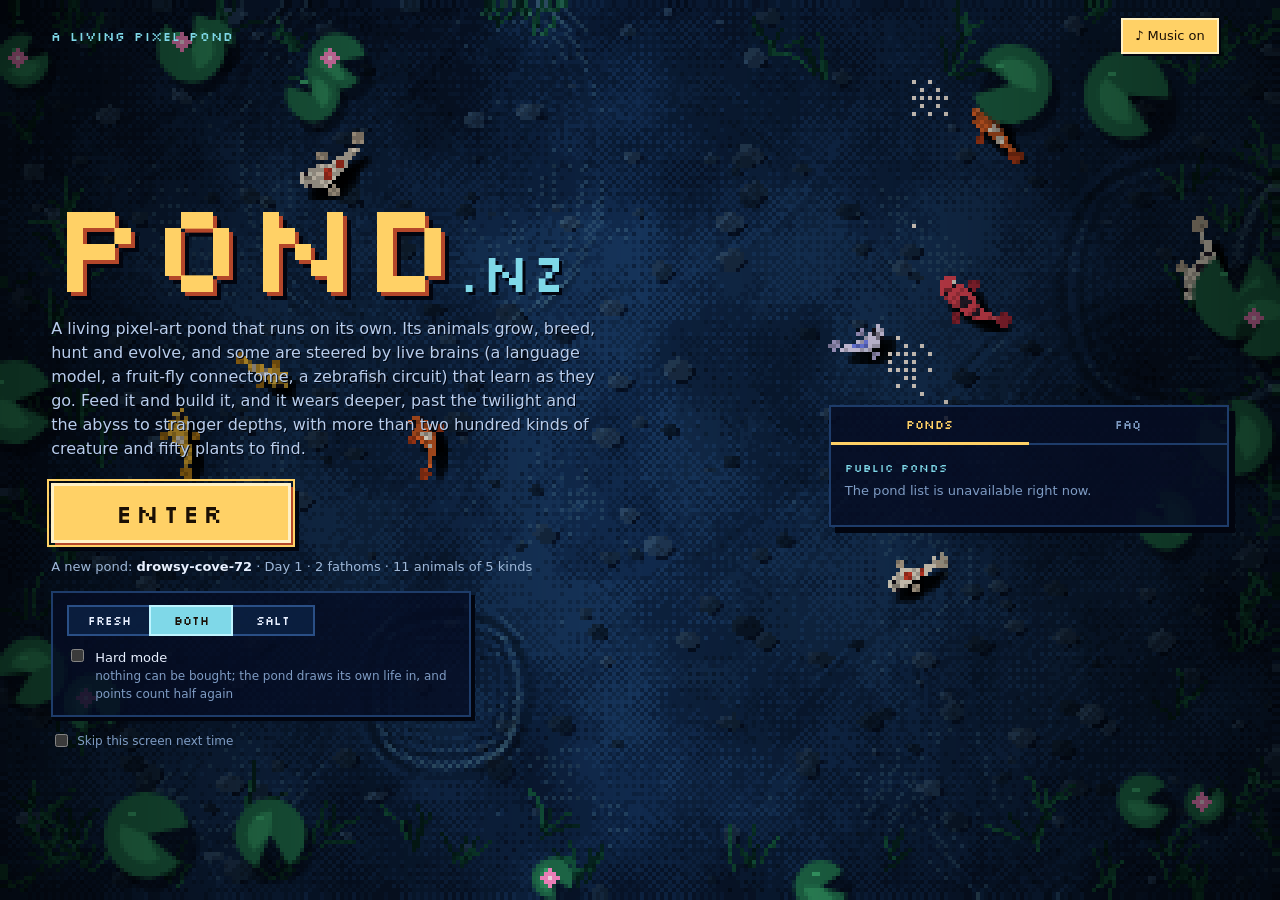
==== commit 4150f77f: "Add optional pond care guidance and explain animal needs" ====
--- a/index.html
+++ b/index.html
@@ -38,7 +38,7 @@
   <link rel="preconnect" href="https://fonts.googleapis.com">
   <link rel="preconnect" href="https://fonts.gstatic.com" crossorigin>
   <link href="https://fonts.googleapis.com/css2?family=Silkscreen&display=swap" rel="stylesheet">
-  <link rel="stylesheet" href="style.css?v=63">
+  <link rel="stylesheet" href="style.css?v=64">
   <style id="entry-css">
     /* The entry screen: painted before any script loads (inline, so nothing waits on style.css). It is opaque:
        the pond stays hidden until you enter. js/entry-water.js draws the moving water on #entry-bg (in a worker). */
@@ -602,7 +602,7 @@
   <script src="js/wildlife.js?v=58"></script>
   <script src="js/wildfish.js?v=56"></script>
   <script src="js/sound.js?v=59"></script>
-  <script src="js/life.js?v=62"></script>
+  <script src="js/life.js?v=63"></script>
   <script src="js/skins.js?v=1"></script>
   <script src="js/growth.js?v=2"></script>
   <script src="js/anims.js?v=8"></script>
@@ -613,7 +613,7 @@
   <script src="js/erosion.js?v=59"></script>
   <script src="js/sky.js?v=55"></script>
   <script src="js/ecology.js?v=56"></script>
-  <script src="js/game.js?v=58"></script>
+  <script src="js/game.js?v=59"></script>
   <script src="js/deep.js?v=57"></script>
   <script src="js/remains.js?v=56"></script>
   <script src="js/eldritch.js?v=56"></script>
@@ -621,7 +621,7 @@
   <script src="js/gulls.js?v=55"></script>
   <script src="js/shore.js?v=55"></script>
   <script src="js/traits.js?v=56"></script>
-  <script src="js/save.js?v=65"></script>
+  <script src="js/save.js?v=66"></script>
   <script src="js/link.js?v=59"></script>
   <script src="js/abyss.js?v=55"></script>
   <script src="js/quirks.js?v=55"></script>
@@ -665,10 +665,11 @@
   <script src="js/mindplay.js?v=9"></script>
   <script src="js/forage.js?v=3"></script>
   <script src="js/animal-status.js?v=1"></script>
-  <script src="js/hud.js?v=80"></script>
+  <script src="js/hud.js?v=81"></script>
   <script src="js/fine.js?v=56"></script>
   <script src="js/performance.js?v=1"></script>
-  <script src="js/main.js?v=100"></script>
+  <script src="js/main.js?v=101"></script>
+  <script src="js/care.js?v=1"></script>
   <script src="js/timelapse.js?v=1"></script>
   <script src="js/sfx.js?v=6"></script>
   <script src="js/visits.js?v=2"></script>
--- a/style.css
+++ b/style.css
@@ -1146,7 +1146,7 @@
   .sky { top: 12px; right: 12px; }
   #hud { z-index: 3; }
   /* No transform here: it would trap the fixed score panel inside the bar. */
-  .score { top: 12px; left: 64px; right: 72px; transform: none; display: flex; justify-content: center; pointer-events: none; }
+  .score { top: 12px; left: 64px; right: 116px; transform: none; display: flex; justify-content: center; pointer-events: none; }
   .score-btn { max-width: 100%; gap: 8px; padding: 6px 8px; pointer-events: auto; }
   .score-btn .caret, .score-btn .rk { display: none; }
   .score-panel { position: fixed; top: 60px; left: 12px; right: 12px; transform: none; width: auto; max-height: calc(100vh - 230px); pointer-events: auto; }
@@ -1522,6 +1522,43 @@
 .cr-states.compact .cr-state-label { display: none; }
 .cr-states.compact .cr-state-value { font-size: 9px; }
 @media (max-width: 400px) { .cr-states:not(.compact) { grid-template-columns: repeat(2, minmax(0, 1fr)); } }
+
+/* Present residents get the shortcuts; the full census retains discovery actions. */
+#animals .ani.none { display: none; }
+#open-care { grid-column: 1 / -1; }
+#pond-care { position: fixed; top: 78px; left: 76px; width: 300px; max-width: calc(100vw - 92px);
+  z-index: 5; padding: 12px; background: rgb(8, 26, 34); color: var(--text); border: 2px solid var(--edge);
+  box-shadow: 3px 3px 0 var(--ink); font: 13px/1.5 system-ui, sans-serif; }
+#pond-care[hidden], #pond-care [hidden], .cr-care [hidden] { display: none; }
+#pond-care header { display: flex; justify-content: space-between; align-items: center; gap: 8px; }
+#pond-care header button { min-width: 32px; min-height: 32px; padding: 0; }
+.care-kicker { color: var(--muted); font-size: 12px; }
+#pond-care h2 { margin: 4px 0 6px; color: var(--hot); font: 600 16px/1.35 system-ui, sans-serif; }
+#pond-care p, .cr-care p { margin: 6px 0; }
+#pond-care.compact .care-text, #pond-care.compact .care-actions,
+#pond-care.compact .care-choices, #pond-care.compact .care-change { display: none; }
+#pond-care.compact h2 { font-size: 13px; margin-bottom: 0; }
+.care-actions, .care-choices { display: flex; flex-wrap: wrap; gap: 6px; margin-top: 8px; }
+#pond-care button, .cr-care button { font: 12px/1.4 system-ui, sans-serif; white-space: normal; min-height: 36px; }
+#pond-care .care-change { margin-top: 8px; border: 0; background: transparent; padding: 3px 0; box-shadow: none; color: var(--muted); text-decoration: underline; }
+.cr-care { padding: 10px; margin: 8px 0; background: #102d35; border-left: 3px solid var(--hot); font: 13px/1.45 system-ui, sans-serif; }
+.cr-care > b { color: var(--hot); }
+.cr-care details { margin-top: 6px; }
+.cr-care summary { cursor: pointer; color: #a2dcd4; }
+.care-factors { color: var(--muted); }
+@media (max-width: 760px) {
+  .score { right: max(116px, calc(env(safe-area-inset-right) + 104px)); }
+  .score-btn { min-width: 0; flex: 1; flex-wrap: wrap; justify-content: center; gap: 4px 7px; padding: 5px; }
+  .score-btn .nm { flex: 1 0 100%; text-align: center; }
+  .score-btn span { font-size: 10px; gap: 3px; }
+  .score-btn .hard-tag { font-size: 9px; }
+  #pond-care { top: 100px; left: 76px; width: min(300px, calc(100vw - 88px)); padding: 10px; max-height: 34vh; overflow-y: auto; }
+  #pond-care h2 { font-size: 15px; }
+  .banner { top: 86px; }
+}
+@media (max-height: 500px) {
+  #pond-care { top: 70px; left: 58px; max-height: calc(100vh - 150px); overflow-y: auto; }
+}
 .cr-tabs { display: flex; gap: 0; margin: 10px -2px 0; border-bottom: 1px solid var(--btn-edge); overflow-x: auto; }
 .cr-tabs button { flex: 1 0 auto; min-height: 30px; padding: 4px 8px; border: 0; border-bottom: 2px solid transparent; border-radius: 0; background: transparent; box-shadow: none; font-size: 10px; color: var(--muted); }
 .cr-tabs button[aria-selected="true"] { color: var(--hot); border-bottom-color: var(--hot); }
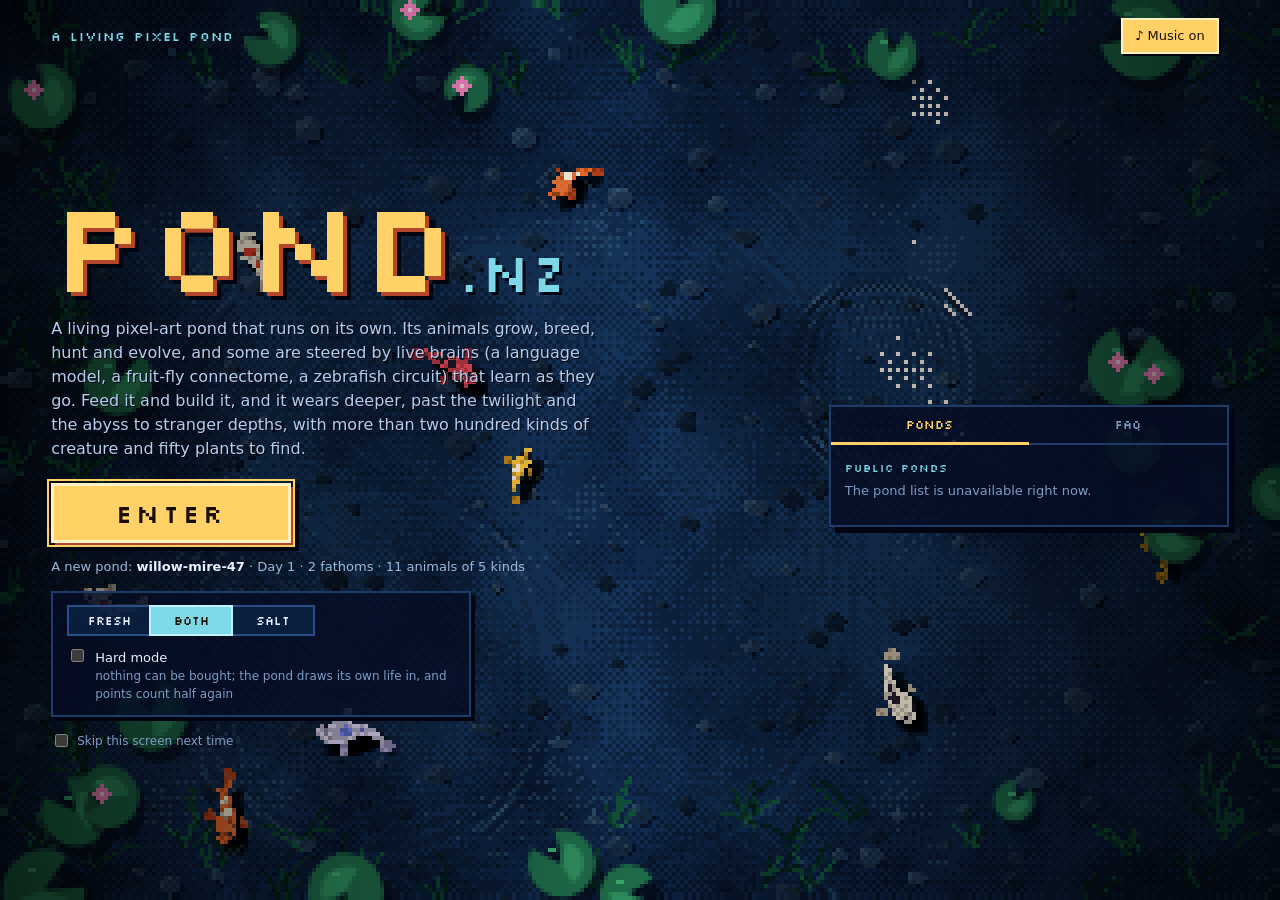
==== commit 65c33acb: "Remember favorite residents and their milestones in a personal album" ====
--- a/index.html
+++ b/index.html
@@ -38,7 +38,7 @@
   <link rel="preconnect" href="https://fonts.googleapis.com">
   <link rel="preconnect" href="https://fonts.gstatic.com" crossorigin>
   <link href="https://fonts.googleapis.com/css2?family=Silkscreen&display=swap" rel="stylesheet">
-  <link rel="stylesheet" href="style.css?v=64">
+  <link rel="stylesheet" href="style.css?v=65">
   <style id="entry-css">
     /* The entry screen: painted before any script loads (inline, so nothing waits on style.css). It is opaque:
        the pond stays hidden until you enter. js/entry-water.js draws the moving water on #entry-bg (in a worker). */
@@ -602,7 +602,7 @@
   <script src="js/wildlife.js?v=58"></script>
   <script src="js/wildfish.js?v=56"></script>
   <script src="js/sound.js?v=59"></script>
-  <script src="js/life.js?v=63"></script>
+  <script src="js/life.js?v=64"></script>
   <script src="js/skins.js?v=1"></script>
   <script src="js/growth.js?v=2"></script>
   <script src="js/anims.js?v=8"></script>
@@ -613,7 +613,7 @@
   <script src="js/erosion.js?v=59"></script>
   <script src="js/sky.js?v=55"></script>
   <script src="js/ecology.js?v=56"></script>
-  <script src="js/game.js?v=59"></script>
+  <script src="js/game.js?v=60"></script>
   <script src="js/deep.js?v=57"></script>
   <script src="js/remains.js?v=56"></script>
   <script src="js/eldritch.js?v=56"></script>
@@ -621,7 +621,7 @@
   <script src="js/gulls.js?v=55"></script>
   <script src="js/shore.js?v=55"></script>
   <script src="js/traits.js?v=56"></script>
-  <script src="js/save.js?v=66"></script>
+  <script src="js/save.js?v=67"></script>
   <script src="js/link.js?v=59"></script>
   <script src="js/abyss.js?v=55"></script>
   <script src="js/quirks.js?v=55"></script>
@@ -665,11 +665,12 @@
   <script src="js/mindplay.js?v=9"></script>
   <script src="js/forage.js?v=3"></script>
   <script src="js/animal-status.js?v=1"></script>
-  <script src="js/hud.js?v=81"></script>
+  <script src="js/hud.js?v=82"></script>
   <script src="js/fine.js?v=56"></script>
   <script src="js/performance.js?v=1"></script>
   <script src="js/main.js?v=101"></script>
   <script src="js/care.js?v=1"></script>
+  <script src="js/album.js?v=1"></script>
   <script src="js/timelapse.js?v=1"></script>
   <script src="js/sfx.js?v=6"></script>
   <script src="js/visits.js?v=2"></script>
--- a/style.css
+++ b/style.css
@@ -1546,6 +1546,30 @@
 .cr-care details { margin-top: 6px; }
 .cr-care summary { cursor: pointer; color: #a2dcd4; }
 .care-factors { color: var(--muted); }
+.cr-acts .favorite { grid-column: 1 / -1; }
+.world-mystery.resident-album { width: 760px; max-width: calc(100vw - 24px); max-height: min(85vh, 900px); overflow: auto; box-sizing: border-box; }
+.resident-album header { display: flex; justify-content: space-between; align-items: center; gap: 12px; }
+.world-mystery.resident-album h2 { color: var(--hot); font: 600 18px/1.4 system-ui, sans-serif; margin: 12px 0; }
+.resident-album h3 { font: 600 16px/1.4 system-ui, sans-serif; margin: 0 0 4px; color: var(--text); }
+.world-mystery.resident-album p { font: 13px/1.5 system-ui, sans-serif; margin: 4px 0; }
+.album-note, .album-status, .album-moment-label { color: var(--muted); }
+.album-residents { display: grid; grid-template-columns: repeat(auto-fit, minmax(min(100%, 300px), 1fr)); gap: 10px; }
+.album-resident { display: flex; align-items: flex-start; gap: 10px; padding: 12px; border: 1px solid var(--edge); background: #102d35; min-width: 0; }
+.album-resident > div { min-width: 0; overflow-wrap: anywhere; }
+.album-resident img { width: 48px; height: 48px; object-fit: contain; image-rendering: pixelated; flex: none; }
+.album-actions { display: flex; flex-wrap: wrap; gap: 6px; margin-top: 8px; }
+.world-mystery.resident-album button { display: inline-flex; width: auto; min-height: 36px; padding: 6px 10px; margin: 0; font: 12px/1.4 system-ui, sans-serif; white-space: normal; }
+.resident-album .album-close { min-width: 36px; justify-content: center; flex: none; }
+.album-actions button[aria-pressed="true"] { color: var(--hot); border-color: var(--hot); }
+.album-moments { list-style: none; padding: 0; margin: 0; }
+.album-moments li { border-top: 1px solid var(--edge); padding: 10px 0; overflow-wrap: anywhere; }
+.album-moments button { margin-top: 6px; }
+#journal .journal-go, #journal .journal-save { font: 12px/1.4 system-ui, sans-serif; min-height: 32px; justify-self: start; }
+.journal-actions { grid-column: 2 / -1; display: flex; flex-wrap: wrap; gap: 6px; }
+@media (max-width: 600px) {
+  .album-residents { grid-template-columns: minmax(0, 1fr); }
+  .world-mystery.resident-album { padding: 12px; max-height: 90vh; }
+}
 @media (max-width: 760px) {
   .score { right: max(116px, calc(env(safe-area-inset-right) + 104px)); }
   .score-btn { min-width: 0; flex: 1; flex-wrap: wrap; justify-content: center; gap: 4px 7px; padding: 5px; }
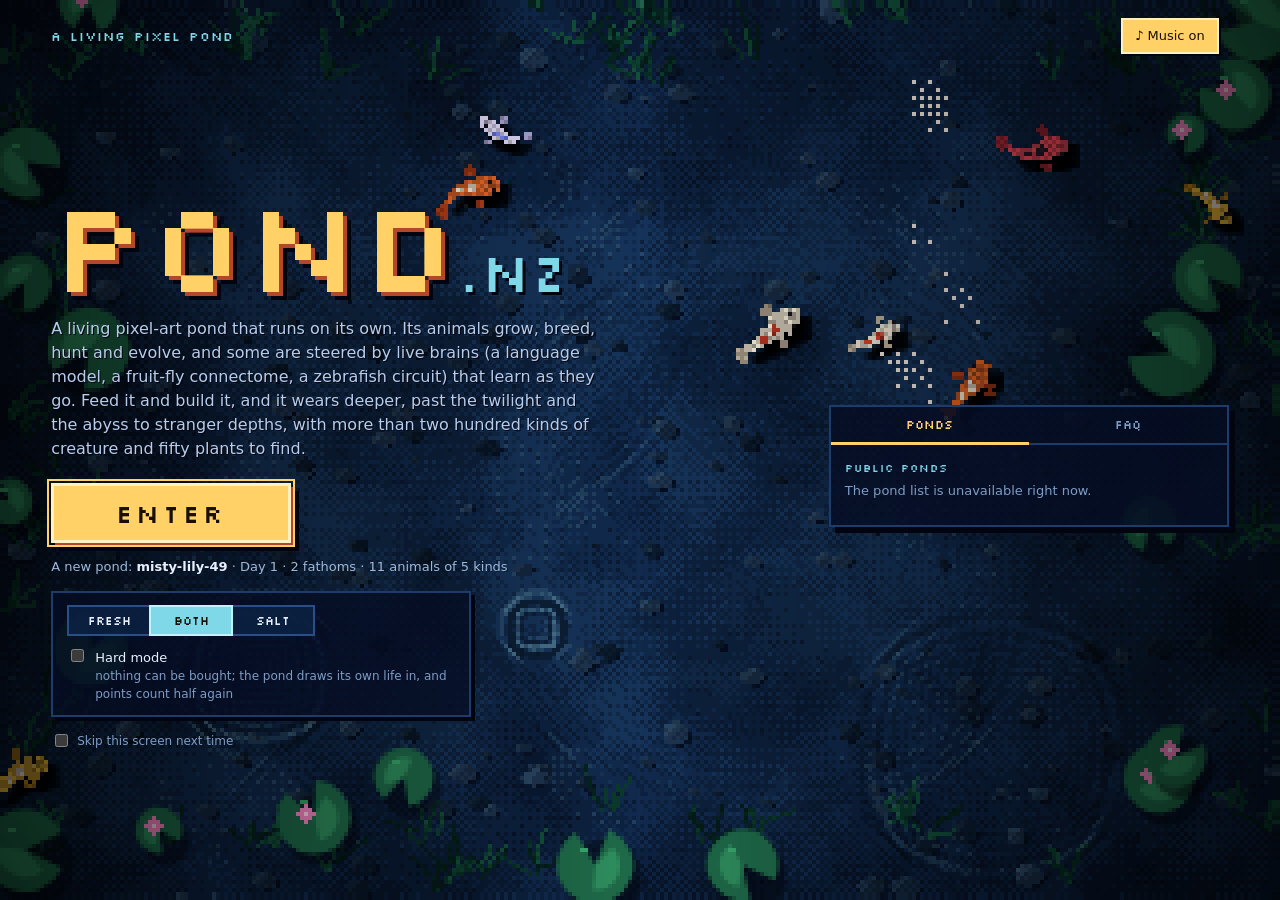
==== commit 0b7e4413: "Adapt graphics automatically to sustained frame load" ====
--- a/index.html
+++ b/index.html
@@ -296,11 +296,11 @@
         <label>Floor <select id="opt-floor"></select></label>
         <label>Water <select id="opt-water"></select></label>
         <label>World <select id="opt-world"></select></label>
-        <label>Performance <select id="opt-performance" aria-describedby="performance-readout"><option value="quality">Your settings</option><option value="60fps">60 FPS target</option></select></label>
+        <label>Performance <select id="opt-performance" aria-describedby="performance-readout"><option value="quality">Your settings</option><option value="auto">Automatic</option><option value="60fps">60 FPS target</option></select></label>
         <label>Text <select id="opt-font" title="Try the readable beta font, or switch back to the pixel font"><option value="readable">Readable (beta)</option><option value="pixel">Pixel (classic)</option></select></label>
         <label title="Music level&#10;How loud the music is when it's on (the Music button, or N)">Music <input type="range" id="opt-music" min="0" max="100" step="5"><output></output></label>
       </div>
-      <p class="note" id="performance-readout" hidden title="Targets 60 FPS using GPU Classic water, softer light pools, fewer background details and no volumetrics or close-up detail. The ecosystem keeps its normal speed. Actual FPS depends on your device and pond. Switching back restores your visual settings."><span id="performance-fps">60 FPS target · measuring…</span><br>Classic water · lighter lighting and detail</p>
+      <p class="note" id="performance-readout" hidden title="Automatic gradually lightens effects, then water, after sustained slow frames, and restores detail cautiously when there is room. 60 FPS target always uses GPU Classic water and lighter effects. These modes preserve your chosen settings and the ecosystem's speed. Actual FPS depends on your device and pond."><span id="performance-fps">60 FPS target · measuring…</span><br><span id="performance-detail">Classic water · lighter lighting and detail</span></p>
       <div class="grid3">
         <button type="button" data-toggle="caustics">Caustics</button>
         <button type="button" data-toggle="shadows">Shadows</button>
@@ -667,8 +667,8 @@
   <script src="js/animal-status.js?v=1"></script>
   <script src="js/hud.js?v=82"></script>
   <script src="js/fine.js?v=56"></script>
-  <script src="js/performance.js?v=1"></script>
-  <script src="js/main.js?v=101"></script>
+  <script src="js/performance.js?v=2"></script>
+  <script src="js/main.js?v=102"></script>
   <script src="js/care.js?v=1"></script>
   <script src="js/album.js?v=1"></script>
   <script src="js/timelapse.js?v=1"></script>
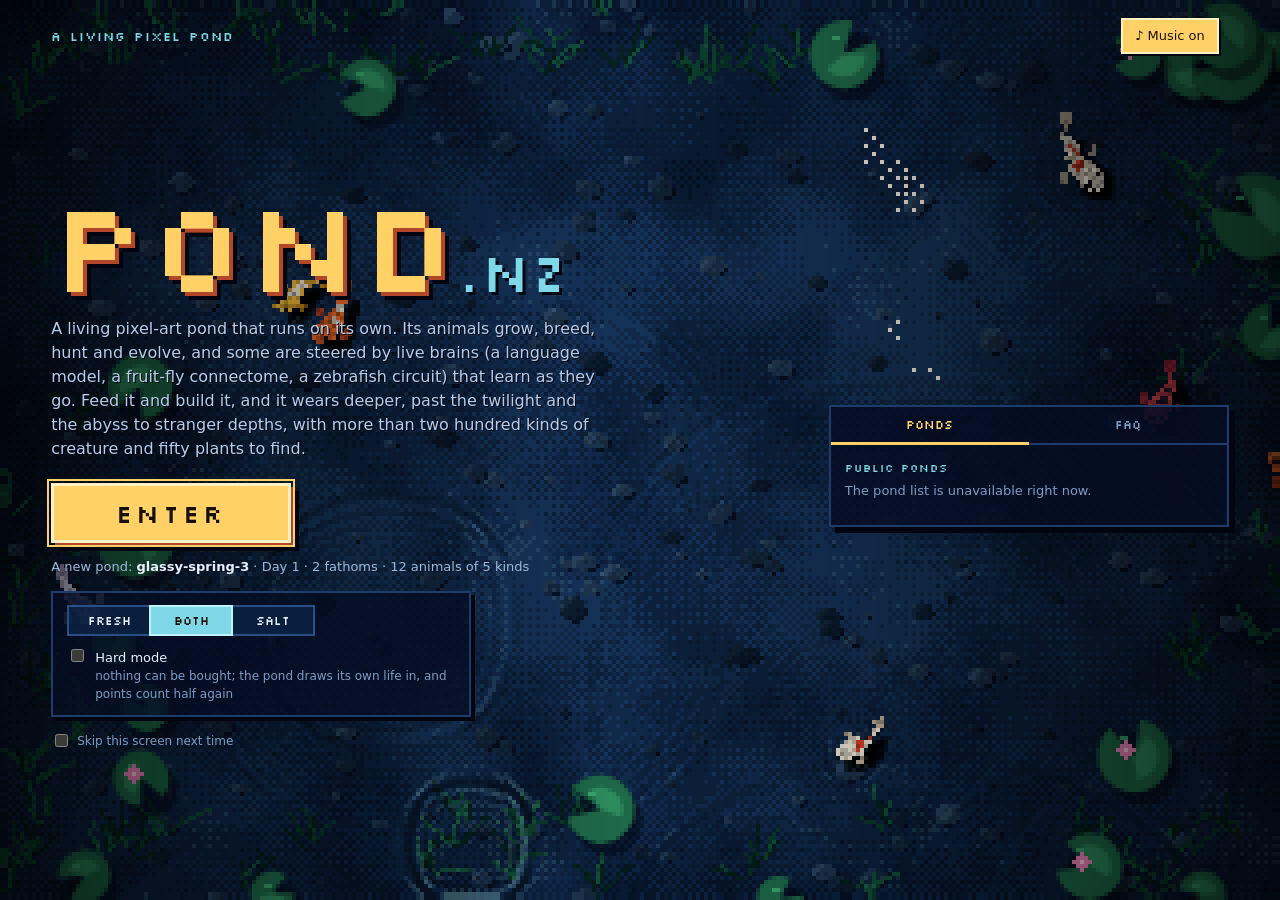
==== commit 7cea398e: "Add resident care and family ambitions with lasting completion" ====
--- a/index.html
+++ b/index.html
@@ -38,7 +38,7 @@
   <link rel="preconnect" href="https://fonts.googleapis.com">
   <link rel="preconnect" href="https://fonts.gstatic.com" crossorigin>
   <link href="https://fonts.googleapis.com/css2?family=Silkscreen&display=swap" rel="stylesheet">
-  <link rel="stylesheet" href="style.css?v=65">
+  <link rel="stylesheet" href="style.css?v=66">
   <style id="entry-css">
     /* The entry screen: painted before any script loads (inline, so nothing waits on style.css). It is opaque:
        the pond stays hidden until you enter. js/entry-water.js draws the moving water on #entry-bg (in a worker). */
@@ -613,7 +613,7 @@
   <script src="js/erosion.js?v=59"></script>
   <script src="js/sky.js?v=55"></script>
   <script src="js/ecology.js?v=56"></script>
-  <script src="js/game.js?v=60"></script>
+  <script src="js/game.js?v=61"></script>
   <script src="js/deep.js?v=57"></script>
   <script src="js/remains.js?v=56"></script>
   <script src="js/eldritch.js?v=56"></script>
@@ -669,7 +669,7 @@
   <script src="js/fine.js?v=56"></script>
   <script src="js/performance.js?v=2"></script>
   <script src="js/main.js?v=102"></script>
-  <script src="js/care.js?v=1"></script>
+  <script src="js/care.js?v=2"></script>
   <script src="js/album.js?v=1"></script>
   <script src="js/timelapse.js?v=1"></script>
   <script src="js/sfx.js?v=6"></script>
--- a/style.css
+++ b/style.css
@@ -1527,6 +1527,7 @@
 #animals .ani.none { display: none; }
 #open-care { grid-column: 1 / -1; }
 #pond-care { position: fixed; top: 78px; left: 76px; width: 300px; max-width: calc(100vw - 92px);
+  max-height: calc(100dvh - 170px); overflow-y: auto;
   z-index: 5; padding: 12px; background: rgb(8, 26, 34); color: var(--text); border: 2px solid var(--edge);
   box-shadow: 3px 3px 0 var(--ink); font: 13px/1.5 system-ui, sans-serif; }
 #pond-care[hidden], #pond-care [hidden], .cr-care [hidden] { display: none; }
@@ -1536,9 +1537,13 @@
 #pond-care h2 { margin: 4px 0 6px; color: var(--hot); font: 600 16px/1.35 system-ui, sans-serif; }
 #pond-care p, .cr-care p { margin: 6px 0; }
 #pond-care.compact .care-text, #pond-care.compact .care-actions,
-#pond-care.compact .care-choices, #pond-care.compact .care-change { display: none; }
+#pond-care.compact .care-choices, #pond-care.compact .care-change, #pond-care.compact .care-target { display: none; }
 #pond-care.compact h2 { font-size: 13px; margin-bottom: 0; }
 .care-actions, .care-choices { display: flex; flex-wrap: wrap; gap: 6px; margin-top: 8px; }
+.care-target { margin-top: 12px; padding-top: 8px; border-top: 1px solid var(--edge); }
+.care-target label { display: block; margin-bottom: 4px; }
+#care-resident { width: 100%; min-width: 0; min-height: 36px; font: inherit; }
+.care-target-note { color: var(--muted); font-size: 12px; }
 #pond-care button, .cr-care button { font: 12px/1.4 system-ui, sans-serif; white-space: normal; min-height: 36px; }
 #pond-care .care-change { margin-top: 8px; border: 0; background: transparent; padding: 3px 0; box-shadow: none; color: var(--muted); text-decoration: underline; }
 .cr-care { padding: 10px; margin: 8px 0; background: #102d35; border-left: 3px solid var(--hot); font: 13px/1.45 system-ui, sans-serif; }
@@ -1577,6 +1582,7 @@
   .score-btn span { font-size: 10px; gap: 3px; }
   .score-btn .hard-tag { font-size: 9px; }
   #pond-care { top: 100px; left: 76px; width: min(300px, calc(100vw - 88px)); padding: 10px; max-height: 34vh; overflow-y: auto; }
+  #pond-care.choosing { max-height: min(65vh, calc(100dvh - 180px)); }
   #pond-care h2 { font-size: 15px; }
   .banner { top: 86px; }
 }
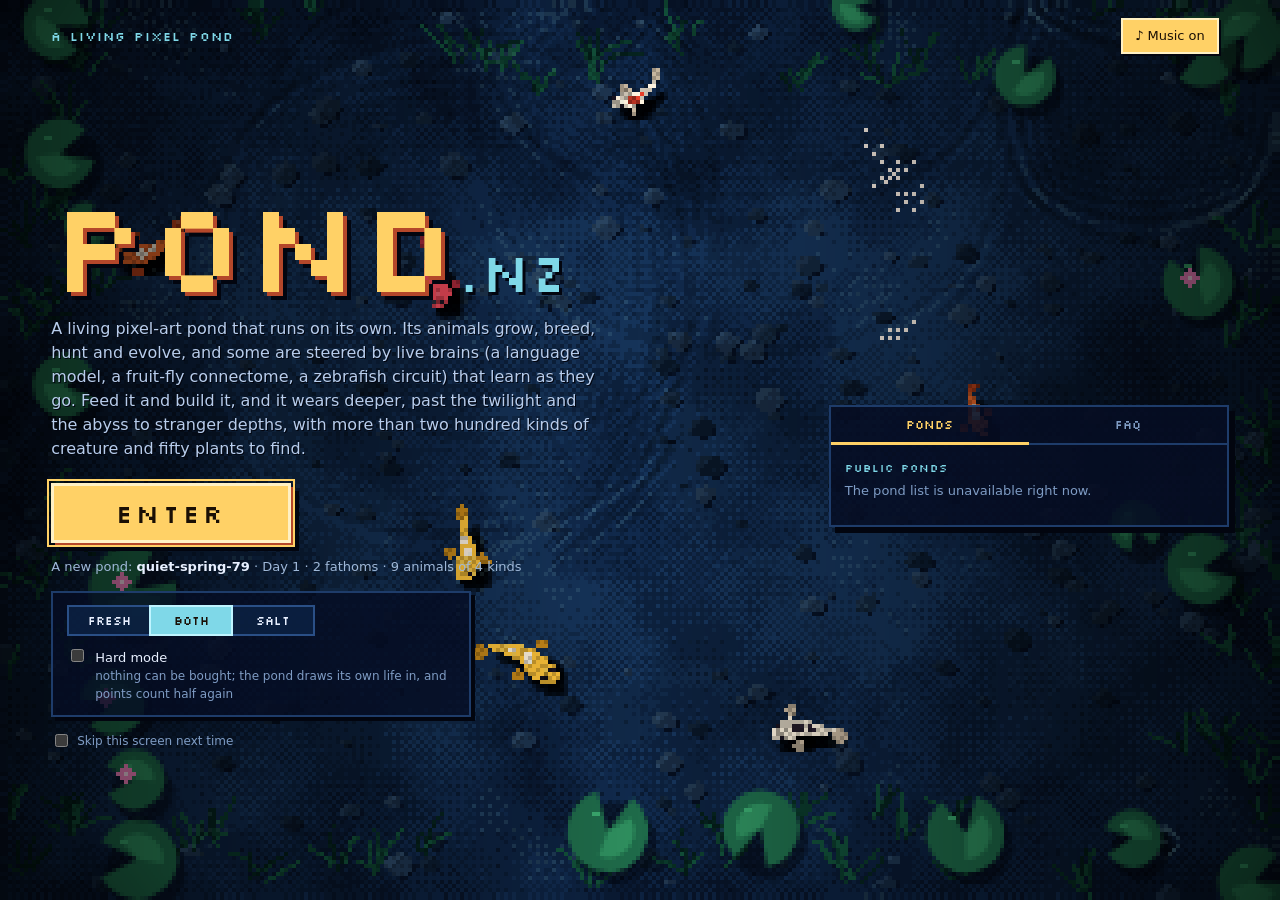
==== commit dd44d1d1: "Measure early progression and correct next-depth estimates" ====
--- a/index.html
+++ b/index.html
@@ -610,7 +610,7 @@
   <script src="js/scene.js?v=61"></script>
   <script src="js/character.js?v=55"></script>
   <script src="js/structures.js?v=63"></script>
-  <script src="js/erosion.js?v=59"></script>
+  <script src="js/erosion.js?v=60"></script>
   <script src="js/sky.js?v=55"></script>
   <script src="js/ecology.js?v=56"></script>
   <script src="js/game.js?v=61"></script>
@@ -665,7 +665,7 @@
   <script src="js/mindplay.js?v=9"></script>
   <script src="js/forage.js?v=3"></script>
   <script src="js/animal-status.js?v=1"></script>
-  <script src="js/hud.js?v=82"></script>
+  <script src="js/hud.js?v=83"></script>
   <script src="js/fine.js?v=56"></script>
   <script src="js/performance.js?v=2"></script>
   <script src="js/main.js?v=102"></script>
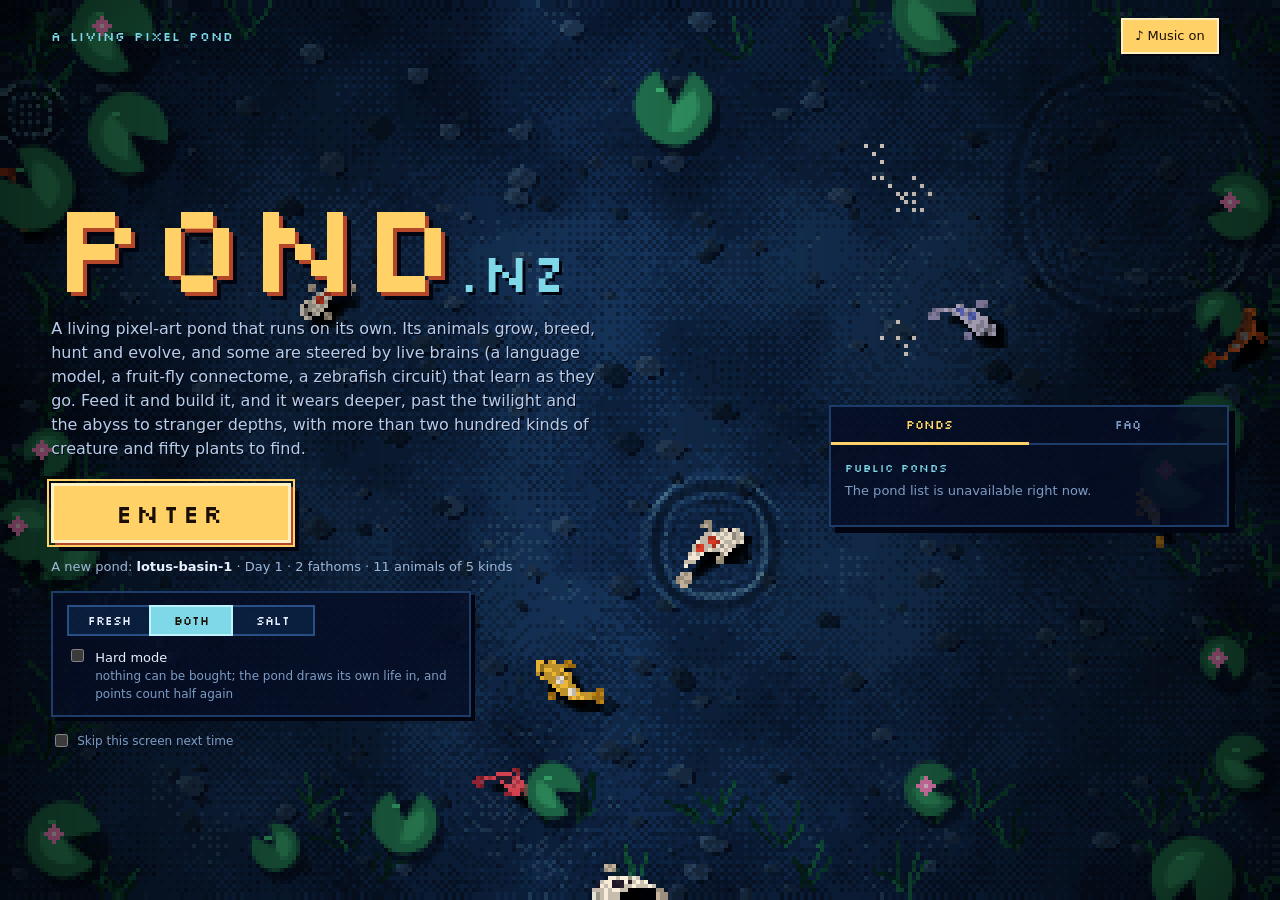
==== commit 26e48f64: "Package Pond for Google Play with offline Android lifecycle and signing" ====
--- a/index.html
+++ b/index.html
@@ -252,9 +252,9 @@
       </div>
     </div>
   </div>
-  <script src="js/platform.js?v=2"></script>
+  <script src="js/platform.js?v=3"></script>
   <script src="js/entry-water.js?v=1"></script>
-  <script src="js/entry.js?v=10"></script>
+  <script src="js/entry.js?v=11"></script>
   <canvas id="pond" aria-label="A living pixel-art pond of procedurally animated animals"></canvas>
   <div class="vignette" aria-hidden="true"></div>
   <noscript>
@@ -668,7 +668,7 @@
   <script src="js/hud.js?v=83"></script>
   <script src="js/fine.js?v=56"></script>
   <script src="js/performance.js?v=2"></script>
-  <script src="js/main.js?v=102"></script>
+  <script src="js/main.js?v=103"></script>
   <script src="js/care.js?v=2"></script>
   <script src="js/album.js?v=1"></script>
   <script src="js/timelapse.js?v=1"></script>
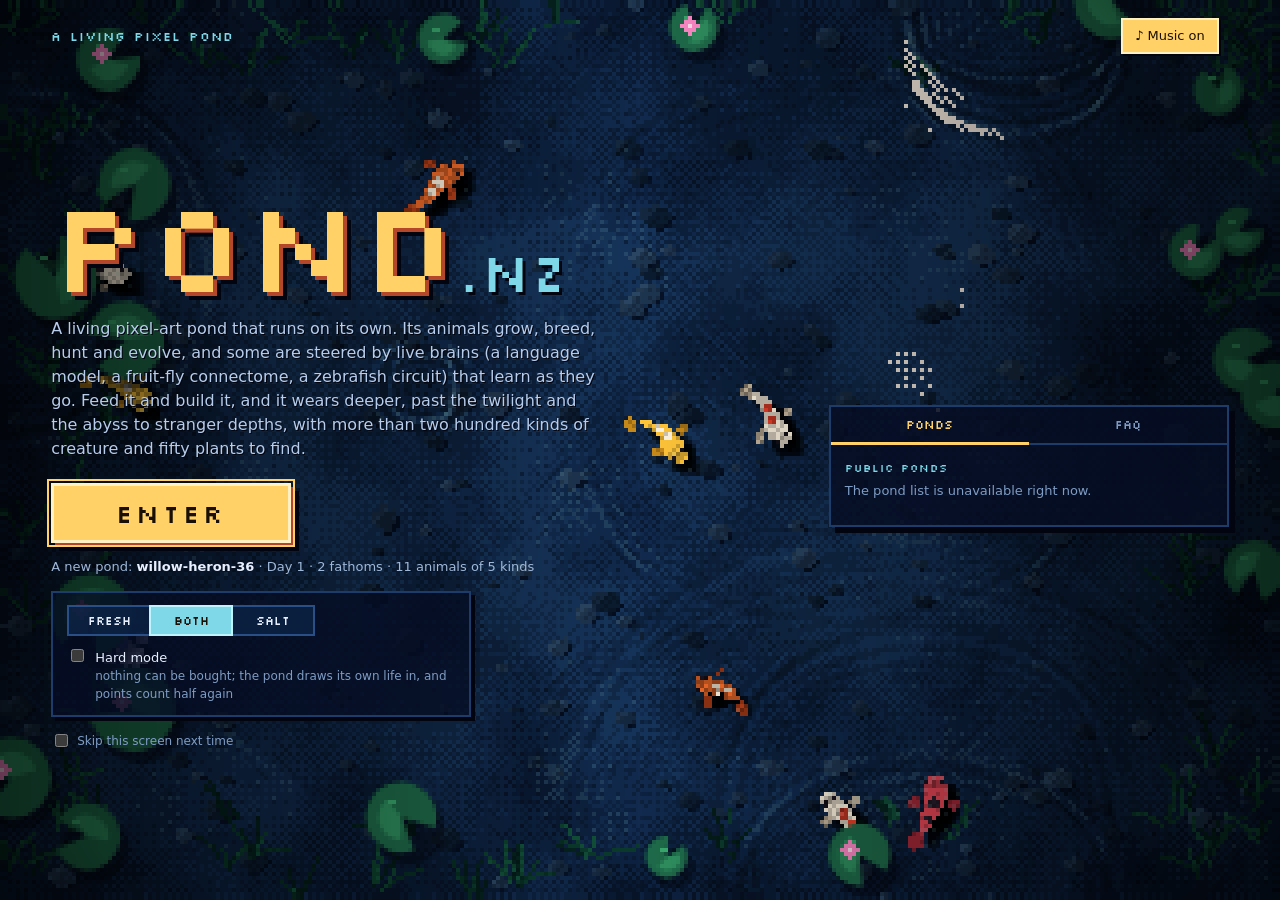
==== commit 5c23402a: "Free floating plants pinned to the pond edge by the current Lily pads and duckweed reversed only the" ====
--- a/index.html
+++ b/index.html
@@ -606,7 +606,7 @@
   <script src="js/skins.js?v=1"></script>
   <script src="js/growth.js?v=2"></script>
   <script src="js/anims.js?v=8"></script>
-  <script src="js/plants.js?v=56"></script>
+  <script src="js/plants.js?v=57"></script>
   <script src="js/scene.js?v=61"></script>
   <script src="js/character.js?v=55"></script>
   <script src="js/structures.js?v=63"></script>
